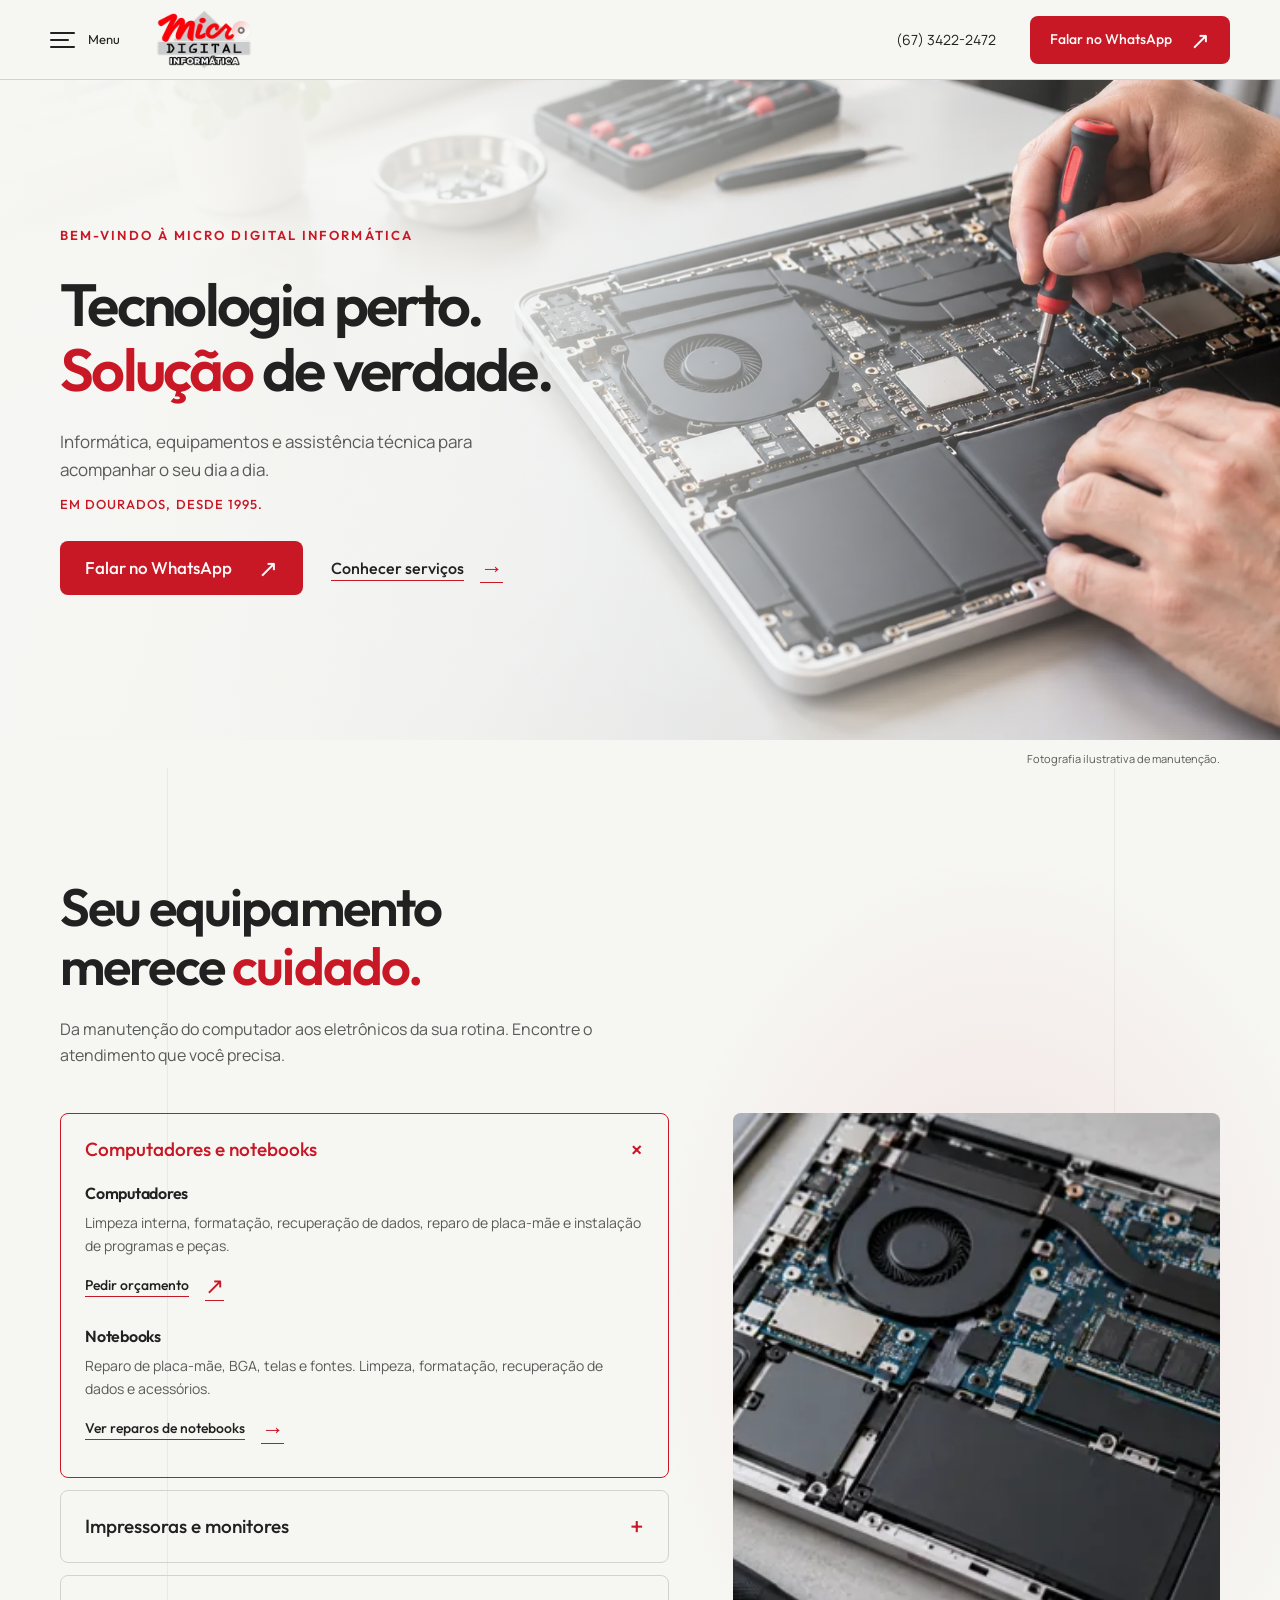
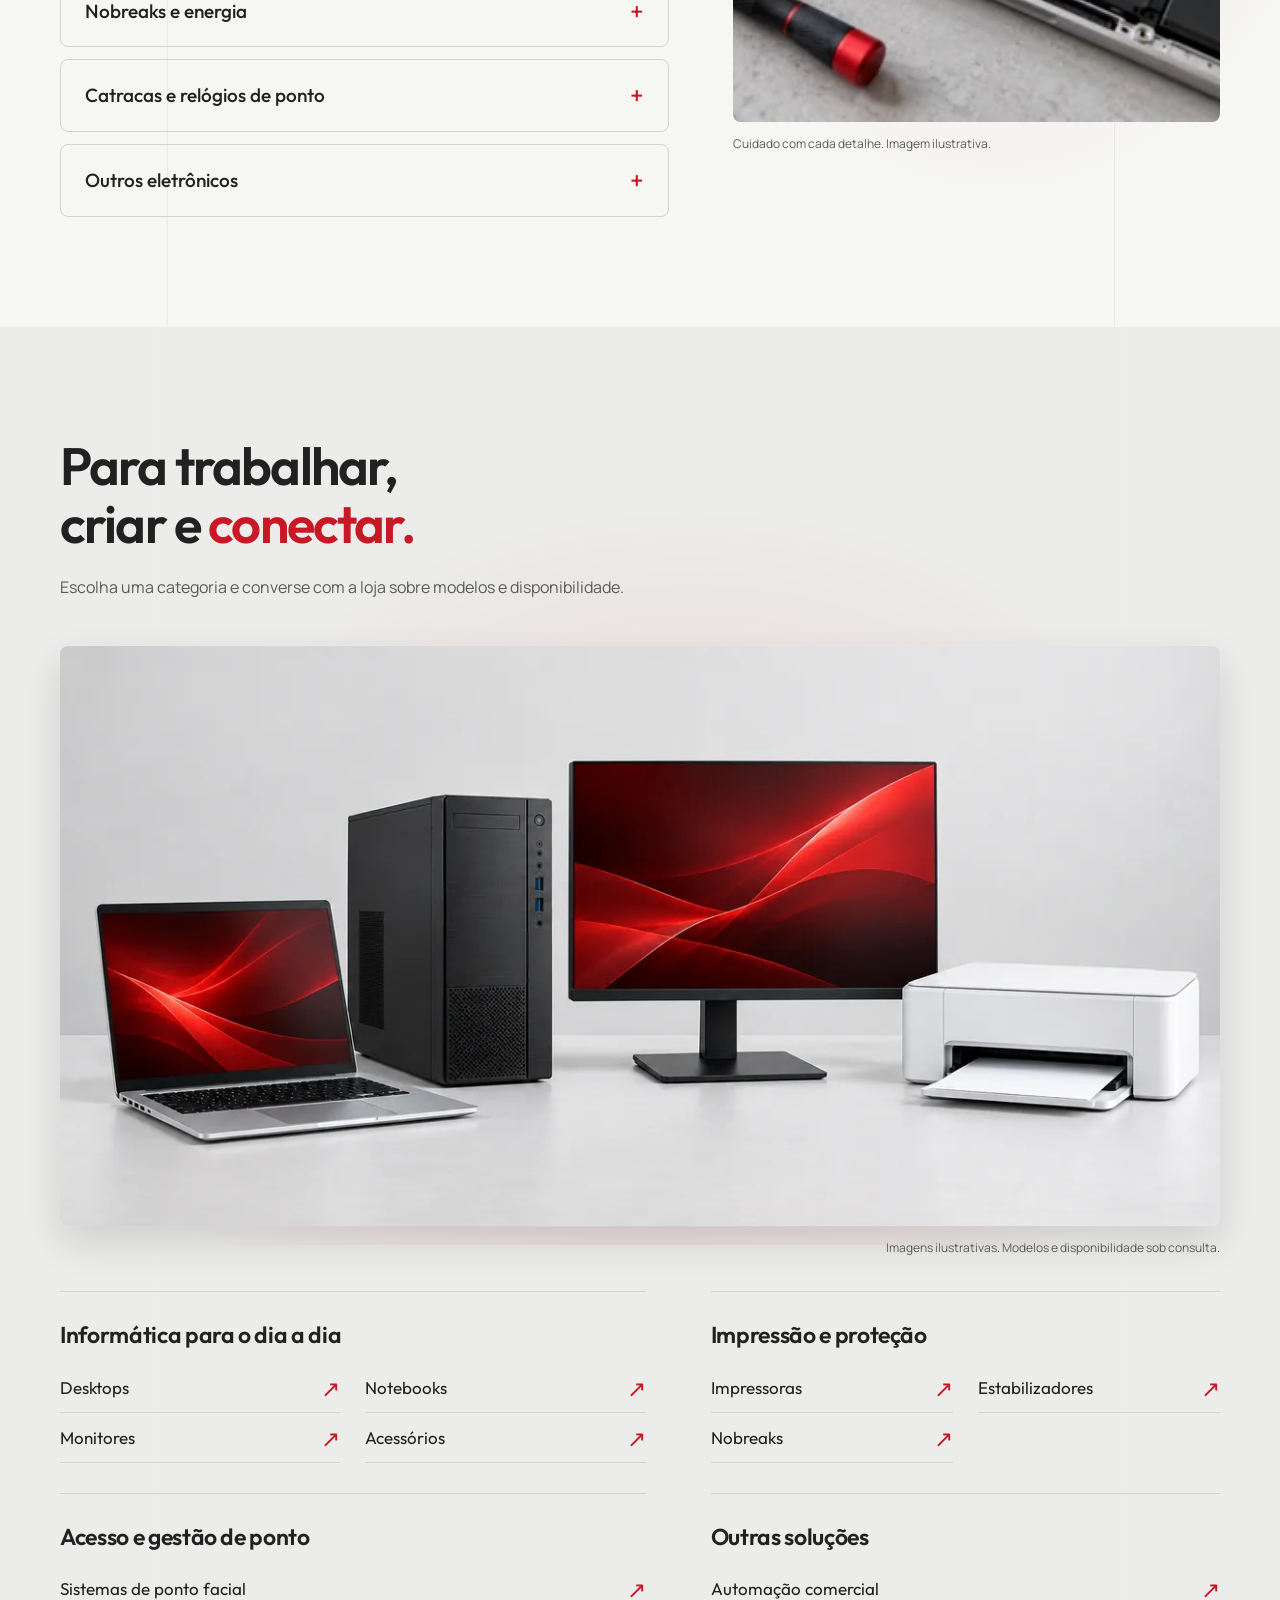
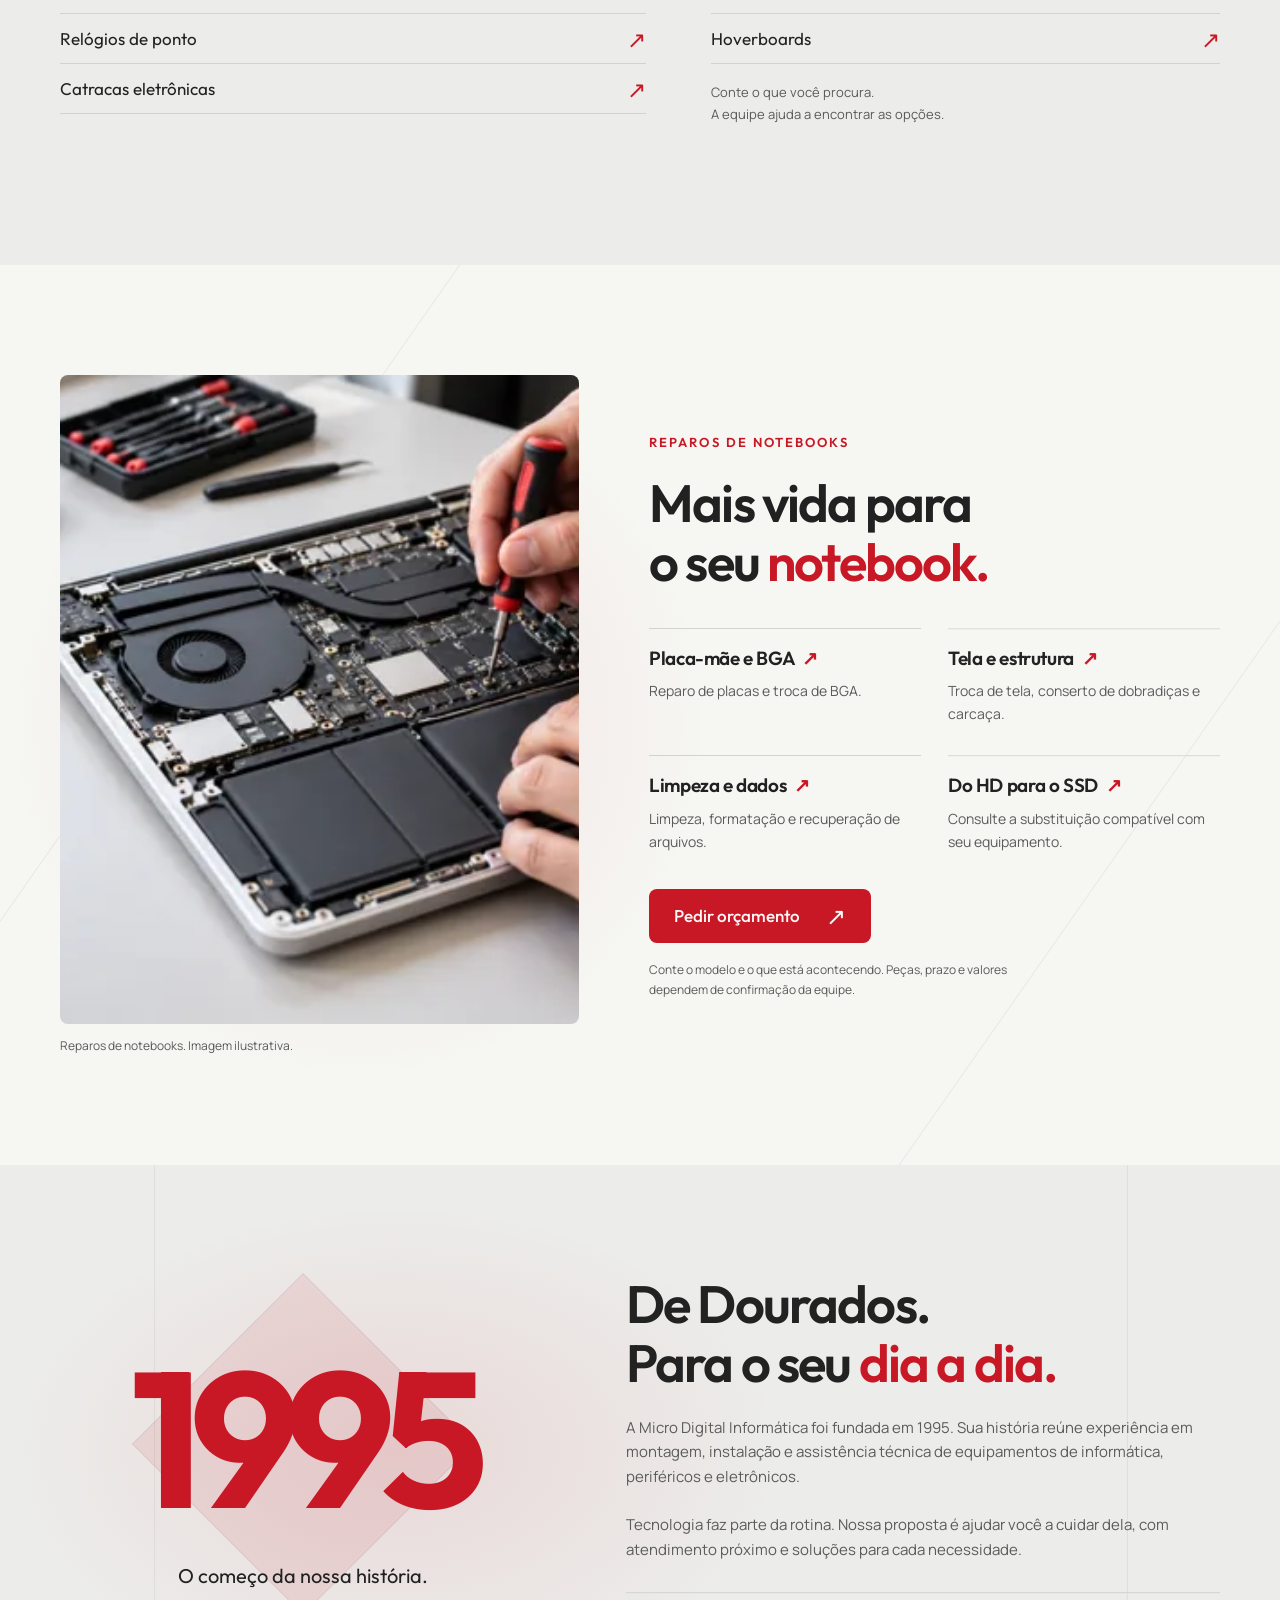
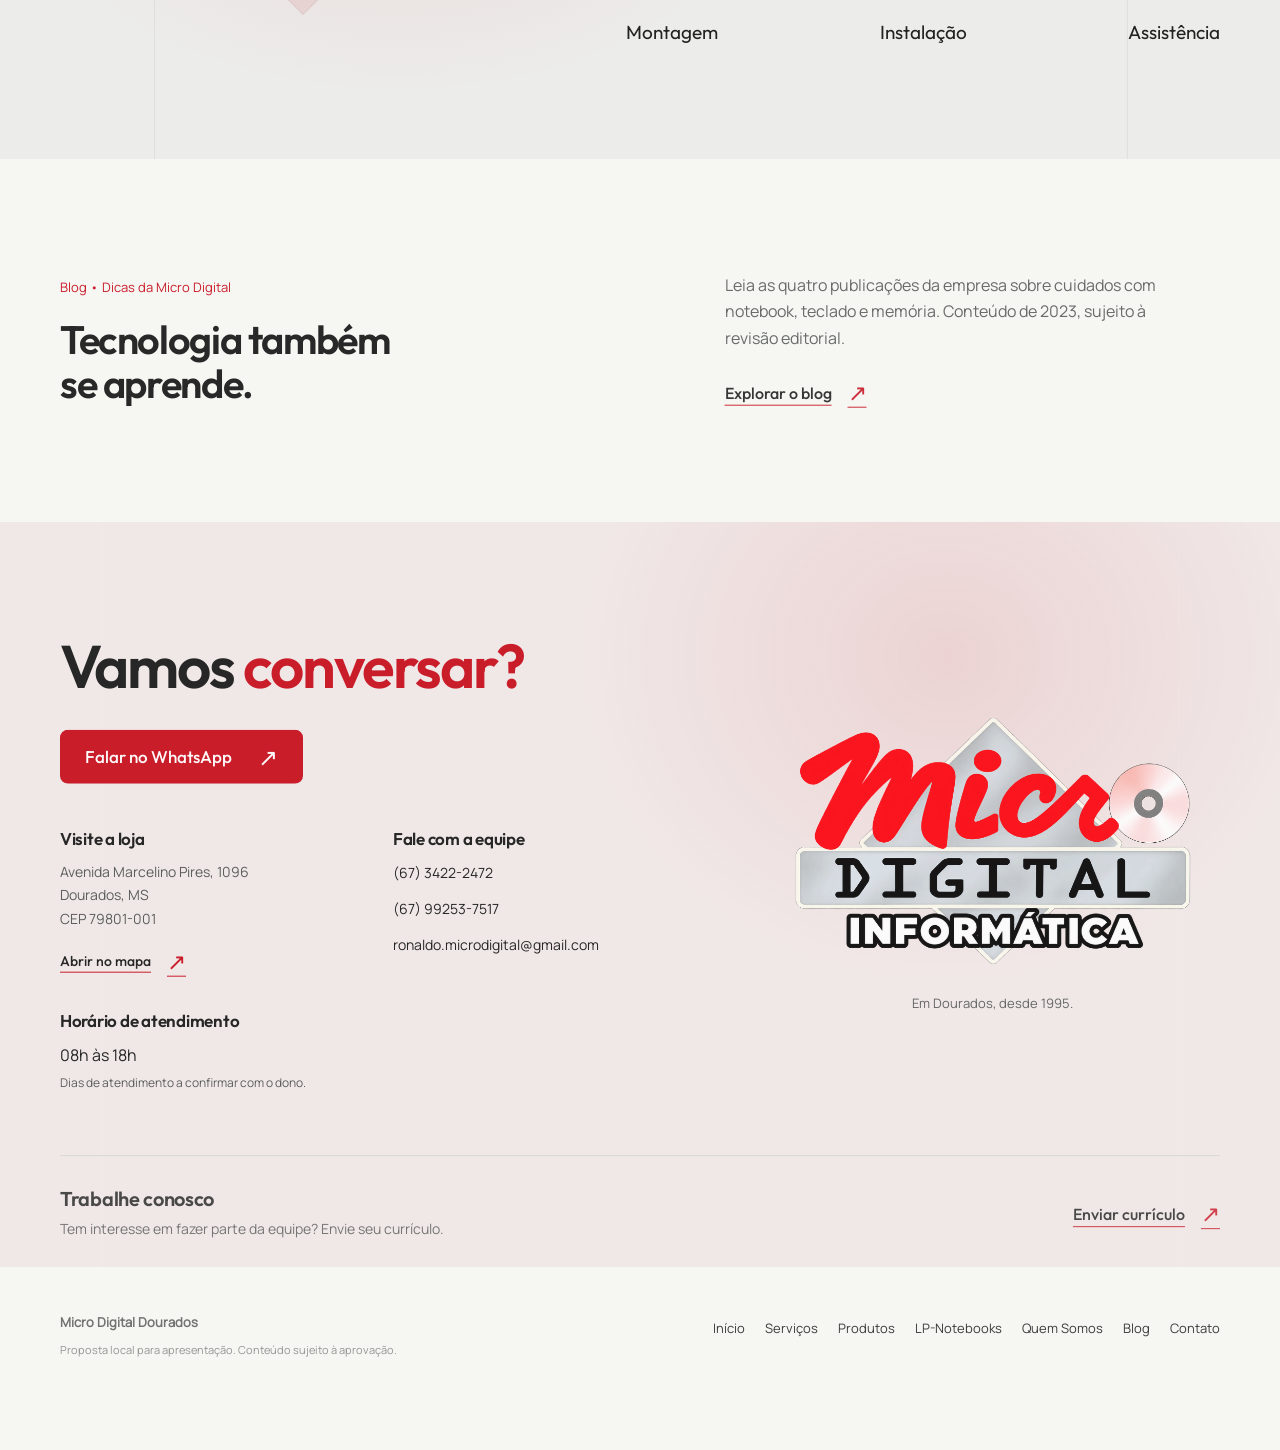
==== index.html @ c9c7fe6c "inital commit" ====
<!doctype html>
<html lang="pt-BR">
  <head>
    <meta charset="UTF-8" />
    <meta name="viewport" content="width=device-width, initial-scale=1" />
    <meta name="robots" content="noindex, nofollow" />
    <meta
      name="description"
      content="Proposta local da Micro Digital Dourados. Informática, equipamentos e assistência técnica desde 1995."
    />
    <meta name="theme-color" content="#f6f6f3" />
    <title>Micro Digital Dourados | Desde 1995</title>
    <link rel="icon" href="assets/logo-digital.webp" type="image/webp" />
    <link
      rel="preload"
      href="assets/outfit-variable-web.woff2"
      as="font"
      type="font/woff2"
      crossorigin
    />
    <link rel="stylesheet" href="styles.css" />
    <script src="config.js" defer></script>
    <script src="app.js" defer></script>
    <script src="assets/gsap.min.js" defer></script>
    <script src="assets/ScrollTrigger.min.js" defer></script>
    <script src="motion.js" defer></script>
  </head>
  <body>
    <a class="skip-link" href="#conteudo">Pular para o conteúdo</a>
    <header class="site-header">
      <div class="header-inner">
        <button
          class="menu-toggle"
          id="menu-toggle"
          type="button"
          aria-expanded="false"
          aria-controls="navigation-dialog"
          aria-haspopup="dialog"
          aria-label="Abrir menu"
          hidden
        >
          <span class="hamburger" aria-hidden="true"><i></i><i></i><i></i></span
          ><span class="menu-label">Menu</span>
        </button>
        <a
          class="brand"
          href="#inicio"
          aria-label="Micro Digital Dourados, início"
          ><img
            src="assets/logo-navbar-transparent.webp"
            width="240"
            height="152"
            alt="Micro Digital Informática"
        /></a>
        <div class="header-actions">
          <a class="header-phone" href="tel:+556734222472">(67) 3422-2472</a
          ><a
            class="button compact"
            data-wa="general"
            href="https://wa.me/5567992537517?text=Ol%C3%A1%2C%20Micro%20Digital!%20Gostaria%20de%20informa%C3%A7%C3%B5es."
            target="_blank"
            rel="noopener noreferrer"
            >Falar no WhatsApp <span aria-hidden="true">↗</span></a
          >
        </div>
      </div>
    </header>

    <dialog id="navigation-dialog" aria-labelledby="menu-title">
      <div class="menu-top">
        <h2 id="menu-title">Explore a Micro Digital</h2>
        <button
          id="menu-close"
          class="close-button"
          aria-label="Fechar menu"
          type="button"
        >
          ✕
        </button>
      </div>
      <nav aria-label="Navegação principal" class="branched-nav">
        <span class="trunk" aria-hidden="true"></span
        ><span class="trunk-selected" aria-hidden="true"></span>
        <a href="#inicio">Início</a><a href="#servicos">Serviços</a
        ><a href="#produtos">Produtos</a
        ><a href="blog.html">Blog <small>Dicas</small></a
        ><a href="#quem-somos">Quem Somos</a><a href="#contato">Contato</a
        ><a href="#lp-notebooks">LP-Notebooks <small>Reparos</small></a>
      </nav>
      <p class="menu-footer">
        Informática e assistência técnica.<br />Em Dourados, desde 1995.
      </p>
    </dialog>

    <main id="conteudo">
      <section
        class="hero"
        id="inicio"
        aria-labelledby="inicio-title"
        tabindex="-1"
      >
        <picture class="hero-media"
          ><source
            srcset="
              assets/hero-640.webp   640w,
              assets/hero-1200.webp 1200w,
              assets/hero-1680.webp 1680w
            "
            sizes="100vw" />
          <img
            src="assets/hero-1200.webp"
            width="1672"
            height="941"
            fetchpriority="high"
            alt="Imagem ilustrativa de manutenção de um notebook em bancada"
        /></picture>
        <div class="hero-wash" aria-hidden="true"></div>
        <div class="container hero-content">
          <p class="eyebrow">Bem-vindo à Micro Digital Informática</p>
          <h1 id="inicio-title">
            Tecnologia perto.<br /><span>Solução</span> de verdade.
          </h1>
          <p class="hero-description">
            Informática, equipamentos e assistência técnica para acompanhar o
            seu dia a dia.
          </p>
          <p class="hero-since">Em Dourados, desde 1995.</p>
          <div class="actions">
            <a
              class="button"
              data-wa="general"
              href="https://wa.me/5567992537517"
              target="_blank"
              rel="noopener noreferrer"
              >Falar no WhatsApp <span aria-hidden="true">↗</span></a
            ><a class="text-link" href="#servicos"
              >Conhecer serviços <span aria-hidden="true">→</span></a
            >
          </div>
        </div>
      </section>
      <div class="container hero-caption">
        Fotografia ilustrativa de manutenção.
      </div>

      <section
        class="section container"
        id="servicos"
        aria-labelledby="servicos-title"
        tabindex="-1"
      >
        <div class="section-heading">
          <h2 id="servicos-title">
            Seu equipamento<br />merece <span>cuidado.</span>
          </h2>
          <p>
            Da manutenção do computador aos eletrônicos da sua rotina. Encontre
            o atendimento que você precisa.
          </p>
        </div>
        <div class="services-layout">
          <div class="service-groups">
            <details open>
              <summary>
                Computadores e notebooks <span aria-hidden="true">+</span>
              </summary>
              <div class="detail-content">
                <h3>Computadores</h3>
                <p>
                  Limpeza interna, formatação, recuperação de dados, reparo de
                  placa-mãe e instalação de programas e peças.
                </p>
                <a
                  class="text-link"
                  data-wa="service"
                  data-item="computadores"
                  href="https://wa.me/5567992537517"
                  target="_blank"
                  rel="noopener noreferrer"
                  >Pedir orçamento <span aria-hidden="true">↗</span></a
                >
                <h3>Notebooks</h3>
                <p>
                  Reparo de placa-mãe, BGA, telas e fontes. Limpeza, formatação,
                  recuperação de dados e acessórios.
                </p>
                <a class="text-link" href="#lp-notebooks"
                  >Ver reparos de notebooks <span aria-hidden="true">→</span></a
                >
              </div>
            </details>
            <details>
              <summary>
                Impressoras e monitores <span aria-hidden="true">+</span>
              </summary>
              <div class="detail-content">
                <h3>Impressoras</h3>
                <p>
                  Conserto de impressoras laser, jato de tinta, matriciais,
                  térmicas e fiscais.
                </p>
                <a
                  class="text-link"
                  data-wa="service"
                  data-item="impressoras"
                  href="https://wa.me/5567992537517"
                  target="_blank"
                  rel="noopener noreferrer"
                  >Pedir orçamento <span aria-hidden="true">↗</span></a
                >
                <h3>Monitores</h3>
                <p>
                  Troca de telas e reparo de placas lógicas, fontes e cabos.
                </p>
                <a
                  class="text-link"
                  data-wa="service"
                  data-item="monitores"
                  href="https://wa.me/5567992537517"
                  target="_blank"
                  rel="noopener noreferrer"
                  >Pedir orçamento <span aria-hidden="true">↗</span></a
                >
              </div>
            </details>
            <details>
              <summary>
                Nobreaks e energia <span aria-hidden="true">+</span>
              </summary>
              <div class="detail-content">
                <h3>Nobreaks</h3>
                <p>
                  Conserto de placa lógica e carregador, além de troca de
                  baterias.
                </p>
                <a
                  class="text-link"
                  data-wa="service"
                  data-item="nobreaks: placa lógica, carregador ou bateria"
                  href="https://wa.me/5567992537517"
                  target="_blank"
                  rel="noopener noreferrer"
                  >Pedir orçamento <span aria-hidden="true">↗</span></a
                >
              </div>
            </details>
            <details>
              <summary>
                Catracas e relógios de ponto <span aria-hidden="true">+</span>
              </summary>
              <div class="detail-content">
                <h3>Catracas eletrônicas</h3>
                <p>
                  Conserto e troca de peças de catracas Topdata, conforme os
                  serviços publicados pela loja.
                </p>
                <a
                  class="text-link"
                  data-wa="service"
                  data-item="catracas eletrônicas"
                  href="https://wa.me/5567992537517"
                  target="_blank"
                  rel="noopener noreferrer"
                  >Pedir orçamento <span aria-hidden="true">↗</span></a
                >
                <h3>Relógios de ponto</h3>
                <p>
                  Conserto e troca de peças de relógios de ponto Topdata.
                  Consulte o atendimento para o seu modelo.
                </p>
                <a
                  class="text-link"
                  data-wa="service"
                  data-item="relógios de ponto"
                  href="https://wa.me/5567992537517"
                  target="_blank"
                  rel="noopener noreferrer"
                  >Pedir orçamento <span aria-hidden="true">↗</span></a
                >
              </div>
            </details>
            <details>
              <summary>
                Outros eletrônicos <span aria-hidden="true">+</span>
              </summary>
              <div class="detail-content extra-services">
                <div>
                  <h3>Hoverboards</h3>
                  <p>
                    Conserto de hoverboards. Informe o modelo e o problema para
                    consultar a equipe.
                  </p>
                  <a
                    class="text-link"
                    data-wa="service"
                    data-item="hoverboards"
                    href="https://wa.me/5567992537517"
                    target="_blank"
                    rel="noopener noreferrer"
                    >Pedir orçamento <span aria-hidden="true">↗</span></a
                  >
                </div>
                <div>
                  <h3>Tablets</h3>
                  <p>
                    Troca de tela e conector de energia, conserto de fonte e
                    formatação.
                  </p>
                  <a
                    class="text-link"
                    data-wa="service"
                    data-item="tablets"
                    href="https://wa.me/5567992537517"
                    target="_blank"
                    rel="noopener noreferrer"
                    >Pedir orçamento <span aria-hidden="true">↗</span></a
                  >
                </div>
                <div>
                  <h3>Teclados e órgãos eletrônicos</h3>
                  <p>
                    Revisão interna, troca de membranas e conserto de placas.
                  </p>
                  <a
                    class="text-link"
                    data-wa="service"
                    data-item="teclados e órgãos eletrônicos"
                    href="https://wa.me/5567992537517"
                    target="_blank"
                    rel="noopener noreferrer"
                    >Pedir orçamento <span aria-hidden="true">↗</span></a
                  >
                </div>
                <div>
                  <h3>Projetores / data show</h3>
                  <p>
                    Troca de lâmpadas, conserto de placas e revisão interna.
                  </p>
                  <a
                    class="text-link"
                    data-wa="service"
                    data-item="projetores (data show)"
                    href="https://wa.me/5567992537517"
                    target="_blank"
                    rel="noopener noreferrer"
                    >Pedir orçamento <span aria-hidden="true">↗</span></a
                  >
                </div>
              </div>
            </details>
          </div>
          <figure class="service-photo">
            <img
              src="assets/repair-640.webp"
              srcset="
                assets/repair-640.webp   640w,
                assets/repair-1200.webp 1200w
              "
              sizes="(max-width: 767px) 100vw, 38vw"
              width="1672"
              height="941"
              loading="lazy"
              decoding="async"
              alt="Imagem ilustrativa dos componentes internos de um notebook"
            />
            <figcaption>
              Cuidado com cada detalhe. Imagem ilustrativa.
            </figcaption>
          </figure>
        </div>
      </section>

      <section
        class="section products-section"
        id="produtos"
        aria-labelledby="produtos-title"
        tabindex="-1"
      >
        <div class="container">
          <div class="section-heading">
            <h2 id="produtos-title">
              Para trabalhar,<br />criar e <span>conectar.</span>
            </h2>
            <p>
              Escolha uma categoria e converse com a loja sobre modelos e
              disponibilidade.
            </p>
          </div>
          <figure class="product-photo">
            <img
              src="assets/products-tall-1200.webp"
              srcset="
                assets/products-tall-640.webp   640w,
                assets/products-tall-1200.webp 1200w,
                assets/products-tall-1680.webp 1680w
              "
              sizes="(max-width: 767px) 100vw, 88vw"
              width="1536"
              height="1024"
              loading="lazy"
              decoding="async"
              alt="Composição ilustrativa com notebook, desktop, monitor e impressora"
            />
            <figcaption>
              Imagens ilustrativas. Modelos e disponibilidade sob consulta.
            </figcaption>
          </figure>
          <div class="product-grid">
            <div class="product-group">
              <h3>Informática para o dia a dia</h3>
              <div class="category-links">
                <a
                  data-wa="product"
                  data-item="Desktops"
                  href="https://wa.me/5567992537517"
                  >Desktops <span aria-hidden="true">↗</span></a
                ><a
                  data-wa="product"
                  data-item="Notebooks"
                  href="https://wa.me/5567992537517"
                  >Notebooks <span aria-hidden="true">↗</span></a
                ><a
                  data-wa="product"
                  data-item="Monitores"
                  href="https://wa.me/5567992537517"
                  >Monitores <span aria-hidden="true">↗</span></a
                ><a
                  data-wa="product"
                  data-item="Acessórios"
                  href="https://wa.me/5567992537517"
                  >Acessórios <span aria-hidden="true">↗</span></a
                >
              </div>
            </div>
            <div class="product-group">
              <h3>Impressão e proteção</h3>
              <div class="category-links">
                <a
                  data-wa="product"
                  data-item="Impressoras"
                  href="https://wa.me/5567992537517"
                  >Impressoras <span aria-hidden="true">↗</span></a
                ><a
                  data-wa="product"
                  data-item="Estabilizadores"
                  href="https://wa.me/5567992537517"
                  >Estabilizadores <span aria-hidden="true">↗</span></a
                ><a
                  data-wa="product"
                  data-item="Nobreaks"
                  href="https://wa.me/5567992537517"
                  >Nobreaks <span aria-hidden="true">↗</span></a
                >
              </div>
            </div>
            <div class="product-group">
              <h3>Acesso e gestão de ponto</h3>
              <div class="category-links">
                <a
                  data-wa="product"
                  data-item="Sistemas de ponto facial"
                  href="https://wa.me/5567992537517"
                  >Sistemas de ponto facial <span aria-hidden="true">↗</span></a
                ><a
                  data-wa="product"
                  data-item="Relógios de ponto"
                  href="https://wa.me/5567992537517"
                  >Relógios de ponto <span aria-hidden="true">↗</span></a
                ><a
                  data-wa="product"
                  data-item="Catracas eletrônicas"
                  href="https://wa.me/5567992537517"
                  >Catracas eletrônicas <span aria-hidden="true">↗</span></a
                >
              </div>
            </div>
            <div class="product-group">
              <h3>Outras soluções</h3>
              <div class="category-links">
                <a
                  data-wa="product"
                  data-item="Automação comercial"
                  href="https://wa.me/5567992537517"
                  >Automação comercial <span aria-hidden="true">↗</span></a
                ><a
                  data-wa="product"
                  data-item="Hoverboards"
                  href="https://wa.me/5567992537517"
                  >Hoverboards <span aria-hidden="true">↗</span></a
                >
              </div>
              <p>
                Conte o que você procura.<br />A equipe ajuda a encontrar as
                opções.
              </p>
            </div>
          </div>
        </div>
      </section>

      <section
        class="section container notebook-section"
        id="lp-notebooks"
        aria-labelledby="notebooks-title"
        tabindex="-1"
      >
        <figure class="notebook-photo">
          <img
            src="assets/hero-640.webp"
            srcset="assets/hero-640.webp 640w, assets/hero-1200.webp 1200w"
            sizes="(max-width: 767px) 100vw, 42vw"
            width="1672"
            height="941"
            loading="lazy"
            decoding="async"
            alt="Fotografia ilustrativa de reparo em notebook"
          />
          <figcaption>Reparos de notebooks. Imagem ilustrativa.</figcaption>
        </figure>
        <div class="notebook-content">
          <p class="eyebrow">Reparos de notebooks</p>
          <h2 id="notebooks-title">
            Mais vida para<br />o seu <span>notebook.</span>
          </h2>
          <div class="repair-grid">
            <a
              data-wa="repair"
              data-item="reparo de placa-mãe e BGA"
              href="https://wa.me/5567992537517"
              ><h3>Placa-mãe e BGA <span aria-hidden="true">↗</span></h3>
              <p>Reparo de placas e troca de BGA.</p></a
            >
            <a
              data-wa="repair"
              data-item="troca de tela, conserto de dobradiças e carcaça"
              href="https://wa.me/5567992537517"
              ><h3>Tela e estrutura <span aria-hidden="true">↗</span></h3>
              <p>Troca de tela, conserto de dobradiças e carcaça.</p></a
            >
            <a
              data-wa="repair"
              data-item="limpeza, formatação e recuperação de dados"
              href="https://wa.me/5567992537517"
              ><h3>Limpeza e dados <span aria-hidden="true">↗</span></h3>
              <p>Limpeza, formatação e recuperação de arquivos.</p></a
            >
            <a
              data-wa="repair"
              data-item="substituição de HD por SSD"
              href="https://wa.me/5567992537517"
              ><h3>Do HD para o SSD <span aria-hidden="true">↗</span></h3>
              <p>Consulte a substituição compatível com seu equipamento.</p></a
            >
          </div>
          <a
            class="button"
            data-wa="service"
            data-item="notebook"
            href="https://wa.me/5567992537517"
            target="_blank"
            rel="noopener noreferrer"
            >Pedir orçamento <span aria-hidden="true">↗</span></a
          >
          <p class="fine-print">
            Conte o modelo e o que está acontecendo. Peças, prazo e valores
            dependem de confirmação da equipe.
          </p>
        </div>
      </section>

      <section
        class="section about-section"
        id="quem-somos"
        aria-labelledby="about-title"
        tabindex="-1"
      >
        <div class="container about-layout">
          <div class="year-panel">
            <strong>1995</strong>
            <p>O começo da nossa história.</p>
          </div>
          <div>
            <h2 id="about-title">
              De Dourados.<br />Para o seu <span>dia a dia.</span>
            </h2>
            <p class="about-copy">
              A Micro Digital Informática foi fundada em 1995. Sua história
              reúne experiência em montagem, instalação e assistência técnica de
              equipamentos de informática, periféricos e eletrônicos.
            </p>
            <p class="about-copy">
              Tecnologia faz parte da rotina. Nossa proposta é ajudar você a
              cuidar dela, com atendimento próximo e soluções para cada
              necessidade.
            </p>
            <div class="expertise">
              <span>Montagem</span><span>Instalação</span
              ><span>Assistência</span>
            </div>
          </div>
        </div>
      </section>

      <section
        class="section container blog-section"
        id="blog"
        aria-labelledby="blog-title"
        tabindex="-1"
      >
        <div>
          <p class="empty-label">Blog • Dicas da Micro Digital</p>
          <h2 id="blog-title">Tecnologia também<br />se aprende.</h2>
        </div>
        <div>
          <p>
            Leia as quatro publicações da empresa sobre cuidados com notebook,
            teclado e memória. Conteúdo de 2023, sujeito à revisão editorial.
          </p>
          <a
            class="text-link"
            href="blog.html"
            >Explorar o blog <span aria-hidden="true">↗</span></a
          >
        </div>
      </section>

      <section
        class="section contact-section"
        id="contato"
        aria-labelledby="contact-title"
        tabindex="-1"
      >
        <div class="container">
          <div class="contact-layout">
            <div>
              <h2 id="contact-title">Vamos <span>conversar?</span></h2>
              <a
                class="button"
                data-wa="general"
                href="https://wa.me/5567992537517"
                target="_blank"
                rel="noopener noreferrer"
                >Falar no WhatsApp <span aria-hidden="true">↗</span></a
              >
              <div class="contact-details">
                <div>
                  <h3>Visite a loja</h3>
                  <address>
                    Avenida Marcelino Pires, 1096<br />Dourados, MS<br />CEP
                    79801-001
                  </address>
                  <a
                    class="text-link"
                    href="https://www.google.com/maps/search/?api=1&amp;query=Avenida%20Marcelino%20Pires%201096%20Dourados%20MS"
                    target="_blank"
                    rel="noopener noreferrer"
                    >Abrir no mapa <span aria-hidden="true">↗</span></a
                  >
                </div>
                <div>
                  <h3>Fale com a equipe</h3>
                  <a href="tel:+556734222472">(67) 3422-2472</a
                  ><a href="tel:+5567992537517">(67) 99253-7517</a
                  ><a
                    class="email-link"
                    href="mailto:ronaldo.microdigital@gmail.com"
                    >ronaldo.microdigital@gmail.com</a
                  >
                </div>
                <div class="hours">
                  <h3>Horário de atendimento</h3>
                  <p id="business-hours">08h às 18h</p>
                  <p id="business-days" class="confirmation">
                    Dias de atendimento a confirmar com o dono.
                  </p>
                </div>
              </div>
            </div>
            <div class="contact-logo">
              <img
                src="assets/logo-contact-transparent.png"
                width="1574"
                height="999"
                loading="lazy"
                decoding="async"
                alt="Micro Digital Informática"
              />
              <p>Em Dourados, desde 1995.</p>
            </div>
          </div>
          <div class="careers">
            <div>
              <h3>Trabalhe conosco</h3>
              <p>
                Tem interesse em fazer parte da equipe? Envie seu currículo.
              </p>
            </div>
            <a
              class="text-link"
              href="mailto:ronaldo.microdigital@gmail.com?subject=Curr%C3%ADculo%20-%20Micro%20Digital"
              >Enviar currículo <span aria-hidden="true">↗</span></a
            >
          </div>
        </div>
      </section>
    </main>
    <footer class="container site-footer">
      <div>
        <strong>Micro Digital Dourados</strong>
        <p>Proposta local para apresentação. Conteúdo sujeito à aprovação.</p>
      </div>
      <nav aria-label="Navegação do rodapé">
        <a href="#inicio">Início</a><a href="#servicos">Serviços</a
        ><a href="#produtos">Produtos</a><a href="#lp-notebooks">LP-Notebooks</a
        ><a href="#quem-somos">Quem Somos</a><a href="blog.html">Blog</a
        ><a href="#contato">Contato</a>
      </nav>
      <a href="docs/apresentacao.html" class="presentation-link"
        >Ver apresentação da proposta <span aria-hidden="true">↗</span></a
      >
    </footer>
    <noscript
      ><p class="noscript-note">
        Use os links do rodapé para navegar. Os contatos continuam disponíveis;
        mensagens específicas exigem JavaScript.
      </p></noscript
    >
  </body>
</html>
---- styles.css ----
@font-face {
  font-family: Outfit;
  src: url("assets/outfit-variable-web.woff2") format("woff2");
  font-weight: 100 900;
  font-display: swap;
}
@font-face {
  font-family: Manrope;
  src: url("assets/manrope.woff2") format("woff2");
  font-weight: 400;
  font-display: swap;
}
:root {
  color-scheme: light dark;
  --background: #f6f6f3;
  --surface: #ececea;
  --surface-alt: #f0e8e7;
  --text: #202120;
  --muted: #585b59;
  --accent: #c81725;
  --accent-hover: #a80f1c;
  --on-accent: #fffafa;
  --line: #d2d3cf;
  --focus: #9e111c;
  --header: rgba(246, 246, 243, 0.98);
  --detail-line: rgba(32, 33, 32, 0.065);
  --detail-glow: rgba(200, 23, 37, 0.09);
  --radius: 8px;
  --layer-header: 10;
  --hero-wash: linear-gradient(
    90deg,
    rgba(246, 246, 243, 0.99) 0%,
    rgba(246, 246, 243, 0.95) 18%,
    rgba(246, 246, 243, 0.84) 36%,
    rgba(246, 246, 243, 0.58) 54%,
    rgba(246, 246, 243, 0.23) 76%,
    rgba(246, 246, 243, 0) 100%
  );
}
* {
  box-sizing: border-box;
}
html {
  scroll-behavior: smooth;
  scroll-padding-top: 100px;
}
body {
  margin: 0;
  background: var(--background);
  color: var(--text);
  font-family: Manrope, Arial, sans-serif;
  font-size: 16px;
  line-height: 1.65;
  -webkit-font-smoothing: antialiased;
}
button,
a,
summary {
  -webkit-tap-highlight-color: transparent;
}
a {
  color: inherit;
  text-decoration: none;
}
button {
  font: inherit;
  color: inherit;
}
button,
a,
summary {
  touch-action: manipulation;
}
button {
  cursor: pointer;
}
img {
  display: block;
  max-width: 100%;
  height: auto;
}
figure {
  margin: 0;
}
h1,
h2,
h3,
p {
  margin: 0;
}
h1,
h2,
h3,
button,
.button,
.category-links,
.branched-nav,
.expertise {
  font-family: Outfit, Arial, sans-serif;
}
h1,
h2,
h3 {
  line-height: 1.12;
  font-weight: 600;
  letter-spacing: -0.035em;
}
h2 {
  font-size: clamp(2.2rem, 4.1vw, 3.65rem);
}
h2 span,
h1 span {
  color: var(--accent);
}
h3 {
  font-size: 1.25rem;
  letter-spacing: -0.015em;
}
a:focus-visible,
button:focus-visible,
summary:focus-visible {
  outline: 3px solid var(--focus);
  outline-offset: 5px;
  border-radius: 3px;
}
section:focus {
  outline: none;
}
a:hover {
  color: var(--accent);
}
[hidden] {
  display: none !important;
}
.container {
  width: min(1280px, calc(100% - 120px));
  margin-inline: auto;
}
.section {
  padding-block: 110px;
}
.section-heading {
  margin-bottom: 45px;
}
.section-heading p {
  max-width: 570px;
  color: var(--muted);
  margin-top: 20px;
}
.eyebrow {
  color: var(--accent);
  font-family: Outfit, Arial, sans-serif;
  text-transform: uppercase;
  letter-spacing: 0.16em;
  font-size: 13px;
  font-weight: 600;
  margin-bottom: 24px;
}
.button {
  display: inline-flex;
  align-items: center;
  justify-content: center;
  gap: 26px;
  min-height: 54px;
  padding: 14px 24px;
  border: 1px solid transparent;
  border-radius: var(--radius);
  background: var(--accent);
  color: var(--on-accent);
  font-weight: 500;
  font-size: 17px;
  line-height: 1.2;
  white-space: nowrap;
  transition:
    background 0.18s,
    transform 0.18s;
}
.button:hover {
  background: var(--accent-hover);
  color: var(--on-accent);
  transform: translateY(-2px);
}
.button:active {
  transform: scale(0.98);
}
.button span {
  font-size: 24px;
  line-height: 1;
}
.text-link {
  display: inline-flex;
  align-items: center;
  gap: 16px;
  min-height: 44px;
  font-family: Outfit, Arial, sans-serif;
  font-weight: 500;
  line-height: 1.4;
  text-decoration: underline;
  text-decoration-color: var(--accent);
  text-underline-offset: 6px;
  text-decoration-thickness: 1px;
}
.text-link span {
  font-size: 23px;
  color: var(--accent);
  text-decoration: none;
  transition: transform 0.18s;
}
.text-link:hover span {
  transform: translateX(3px);
}
.actions {
  display: flex;
  gap: 28px;
  align-items: center;
  flex-wrap: wrap;
}
.fine-print,
figcaption {
  font-size: 12px;
  line-height: 1.6;
  color: var(--muted);
}
figcaption {
  margin-top: 12px;
}
.skip-link {
  position: fixed;
  top: 8px;
  left: 8px;
  background: var(--accent);
  color: var(--on-accent);
  padding: 12px 18px;
  transform: translateY(-160%);
  z-index: 30;
}
.skip-link:focus {
  transform: none;
}
/* Layer scale: normal content 0, sticky header 10; dialog uses the native top layer. */
.site-header {
  height: 80px;
  position: sticky;
  top: 0;
  background: var(--header);
  z-index: var(--layer-header);
  border-bottom: 1px solid var(--line);
}
.header-inner {
  display: flex;
  align-items: center;
  gap: 30px;
  height: 100%;
  padding-inline: 50px;
  width: 100%;
  margin: auto;
}
.menu-toggle {
  display: flex;
  align-items: center;
  gap: 13px;
  border: 0;
  background: transparent;
  min-width: 48px;
  min-height: 48px;
  padding: 6px 6px 6px 0;
}
.menu-label {
  font-size: 13px;
}
.hamburger {
  display: flex;
  flex-direction: column;
  gap: 5px;
  width: 25px;
}
.hamburger i {
  height: 2px;
  width: 25px;
  background: currentColor;
  border-radius: 2px;
}
.hamburger i:nth-child(2) {
  width: 19px;
}
.brand {
  display: flex;
  align-items: center;
  min-height: 44px;
}
.brand img {
  width: 96px;
  height: 65px;
  object-fit: contain;
}
.header-actions {
  margin-left: auto;
  display: flex;
  align-items: center;
  gap: 34px;
}
.header-phone {
  font-size: 14px;
}
.compact {
  min-height: 44px;
  font-size: 14px;
  padding: 11px 19px;
  gap: 18px;
}
.hero {
  position: relative;
  min-height: 600px;
  height: min(660px, calc(100svh - 100px));
  isolation: isolate;
  display: flex;
  align-items: center;
  overflow: hidden;
  background: var(--background);
}
.hero-media {
  position: absolute;
  inset: 0;
  z-index: -2;
}
.hero-media img {
  width: 100%;
  height: 100%;
  object-fit: cover;
  object-position: center 48%;
}
.hero-wash {
  position: absolute;
  inset: 0;
  background: var(--hero-wash);
  z-index: -1;
}
.hero .hero-content {
  width: min(1280px, calc(100% - 120px));
  margin-inline: auto;
  padding-block: 55px;
}
.hero h1 {
  font-size: clamp(3.1rem, 4.65vw, 4.9rem);
  max-width: 1000px;
  letter-spacing: -0.045em;
  line-height: 1.08;
}
.hero-description {
  font-size: 17px;
  max-width: 440px;
  margin: 27px 0 12px;
  color: var(--muted);
}
.hero-since {
  margin: 0 0 29px;
  font: 500 13px Outfit, Arial, sans-serif;
  letter-spacing: .08em;
  text-transform: uppercase;
  color: var(--accent);
}
.hero-caption {
  font-size: 11px;
  color: var(--muted);
  text-align: right;
  margin-top: 10px;
}
.hero .eyebrow {
  margin-bottom: 26px;
}
#servicos,
.notebook-section {
  position: relative;
  isolation: isolate;
}
#servicos::before,
.notebook-section::before {
  content: "";
  position: absolute;
  z-index: -1;
  top: 0;
  bottom: 0;
  left: 50%;
  width: 100vw;
  transform: translateX(-50%);
  pointer-events: none;
}
#servicos::before {
  background:
    linear-gradient(90deg, transparent 13%, var(--detail-line) calc(13% + 1px), transparent calc(13% + 2px) 87%, var(--detail-line) calc(87% + 1px), transparent calc(87% + 2px)),
    radial-gradient(ellipse 32% 48% at 78% 48%, var(--detail-glow), transparent 85%),
    var(--background);
}
.notebook-section::before {
  background:
    linear-gradient(125deg, transparent 24%, var(--detail-line) calc(24% + 1px), transparent calc(24% + 2px) 80%, var(--detail-line) calc(80% + 1px), transparent calc(80% + 2px)),
    radial-gradient(ellipse 31% 45% at 28% 51%, var(--detail-glow), transparent 88%),
    var(--background);
}
.services-layout {
  display: grid;
  grid-template-columns: 1.25fr 1fr;
  gap: 64px;
  align-items: start;
}
.service-groups {
  display: flex;
  flex-direction: column;
  gap: 12px;
}
details {
  border: 1px solid var(--line);
  border-radius: var(--radius);
  overflow: clip;
}
details[open] {
  border-color: var(--accent);
}
summary {
  display: flex;
  justify-content: space-between;
  align-items: center;
  gap: 20px;
  cursor: pointer;
  list-style: none;
  padding: 22px 24px;
  font-family: Outfit, Arial, sans-serif;
  font-size: 19px;
  font-weight: 500;
  line-height: 1.4;
  min-height: 70px;
}
summary::-webkit-details-marker {
  display: none;
}
summary span {
  font-size: 25px;
  font-weight: 400;
  color: var(--accent);
  line-height: 1;
  transition: transform 0.2s;
}
details[open] summary span {
  transform: rotate(45deg);
}
details[open] summary {
  color: var(--accent);
}
.detail-content {
  padding: 0 24px 26px;
}
.detail-content h3 {
  font-size: 16px;
  margin: 20px 0 8px;
}
.detail-content h3:first-child {
  margin-top: 0;
}
.detail-content p {
  color: var(--muted);
  font-size: 14px;
}
.detail-content .text-link {
  font-size: 14px;
  margin-top: 7px;
}
.extra-services {
  display: grid;
  gap: 20px;
}
.service-photo img {
  aspect-ratio: 4/5;
  object-fit: cover;
  object-position: 65% center;
  border-radius: var(--radius);
}
.products-section {
  position: relative;
  isolation: isolate;
  background:
    linear-gradient(90deg, transparent 0 12%, rgba(255,255,255,.055) 12% calc(12% + 1px), transparent calc(12% + 1px) 88%, rgba(255,255,255,.055) 88% calc(88% + 1px), transparent calc(88% + 1px)),
    radial-gradient(ellipse 48% 26% at 54% 32%, rgba(204, 39, 50, .085), transparent 78%),
    var(--surface);
}
.product-photo {
  position: relative;
  isolation: isolate;
}
.product-photo::before {
  content: "";
  position: absolute;
  z-index: -1;
  inset: -22px -14px 12px;
  background: radial-gradient(ellipse at 50% 62%, rgba(196, 29, 44, .18), transparent 68%);
  pointer-events: none;
}
.product-photo img {
  display: block;
  width: 100%;
  height: auto;
  aspect-ratio: 2/1;
  object-fit: cover;
  object-position: center;
  border-radius: var(--radius);
  box-shadow: 0 16px 38px rgba(15, 18, 17, .13), 0 0 0 1px rgba(255,255,255,.13);
}
.product-photo figcaption {
  text-align: right;
}
.product-grid {
  display: grid;
  grid-template-columns: 1.15fr 1fr;
  grid-auto-flow: dense;
  gap: 0 65px;
  margin-top: 34px;
}
.product-group {
  padding: 30px 0;
  border-top: 1px solid var(--line);
}
.product-group h3 {
  font-size: 23px;
  margin-bottom: 17px;
}
.category-links {
  display: grid;
  grid-template-columns: 1fr 1fr;
  gap: 2px 25px;
}
.category-links a {
  display: flex;
  align-items: center;
  justify-content: space-between;
  gap: 12px;
  min-height: 48px;
  font-size: 17px;
  border-bottom: 1px solid var(--line);
  line-height: 1.35;
}
.category-links a span {
  color: var(--accent);
  font-size: 23px;
}
.product-group p {
  font-size: 13px;
  color: var(--muted);
  margin-top: 18px;
}
.product-group:nth-child(3) .category-links {
  grid-template-columns: 1fr;
}
.product-group:nth-child(4) .category-links {
  grid-template-columns: 1fr;
}
.notebook-section {
  display: grid;
  grid-template-columns: 1fr 1.1fr;
  gap: 70px;
  align-items: center;
}
.notebook-photo img {
  aspect-ratio: 4/5;
  object-fit: cover;
  object-position: 79% center;
  border-radius: var(--radius);
}
.repair-grid {
  display: grid;
  grid-template-columns: 1fr 1fr;
  gap: 30px 27px;
  margin: 36px 0;
}
.repair-grid a {
  border-top: 1px solid var(--line);
  padding-top: 17px;
}
.repair-grid h3 {
  font-size: 19px;
  line-height: 1.3;
  letter-spacing: -0.02em;
}
.repair-grid h3 span {
  color: var(--accent);
  margin-left: 4px;
}
.repair-grid p {
  font-size: 14px;
  color: var(--muted);
  margin-top: 9px;
  line-height: 1.65;
}
.fine-print {
  max-width: 400px;
  margin-top: 17px;
}
.notebook-content .eyebrow {
  margin-bottom: 21px;
}
.about-section {
  background:
    linear-gradient(90deg, transparent 12%, var(--detail-line) calc(12% + 1px), transparent calc(12% + 2px) 88%, var(--detail-line) calc(88% + 1px), transparent calc(88% + 2px)),
    radial-gradient(ellipse 35% 48% at 31% 48%, var(--detail-glow), transparent 86%),
    var(--surface);
}
.about-layout {
  display: grid;
  grid-template-columns: 0.9fr 1.1fr;
  gap: 80px;
  align-items: center;
}
.year-panel {
  position: relative;
  text-align: center;
  isolation: isolate;
}
.year-panel:before {
  content: "";
  position: absolute;
  width: clamp(155px, 20vw, 240px);
  aspect-ratio: 1;
  left: 50%;
  top: 43%;
  background: var(--detail-glow);
  border: 1px solid var(--detail-line);
  transform: translate(-50%, -50%) rotate(45deg);
  z-index: -1;
}
.year-panel strong {
  display: block;
  font-family: Outfit, Arial, sans-serif;
  font-size: clamp(100px, 15vw, 205px);
  font-weight: 700;
  letter-spacing: -0.075em;
  line-height: 1.1;
  color: var(--accent);
}
.year-panel p {
  font-family: Outfit, Arial, sans-serif;
  font-size: 20px;
  margin-top: 15px;
}
.about-copy {
  color: var(--muted);
  margin-top: 23px;
  font-size: 15px;
}
.expertise {
  display: flex;
  justify-content: space-between;
  gap: 18px;
  border-top: 1px solid var(--line);
  padding-top: 24px;
  margin-top: 30px;
  font-size: 19px;
}
.blog-section {
  display: grid;
  grid-template-columns: 1.2fr 1fr;
  gap: 70px;
  align-items: center;
}
.blog-section h2 {
  font-size: clamp(30px, 3.1vw, 43px);
}
.blog-section > div > p:not(.empty-label) {
  color: var(--muted);
  max-width: 470px;
}
.blog-section .text-link {
  margin-top: 20px;
}
.empty-label {
  color: var(--accent);
  font-size: 13px;
  font-weight: 400;
  margin-bottom: 18px;
}
.contact-section {
  padding-bottom: 0;
  background:
    linear-gradient(90deg, transparent 0 8%, rgba(255,255,255,.07) 8% calc(8% + 1px), transparent calc(8% + 1px) 92%, rgba(255,255,255,.07) 92% calc(92% + 1px), transparent calc(92% + 1px)),
    radial-gradient(ellipse 36% 55% at 74% 18%, rgba(200,23,37,.10), transparent 80%),
    var(--surface-alt);
}
.contact-layout {
  display: grid;
  grid-template-columns: 1.4fr 1fr;
  gap: 70px;
  align-items: center;
}
.contact-layout h2 {
  font-size: clamp(40px, 4.7vw, 66px);
  margin-bottom: 30px;
}
.contact-details {
  display: grid;
  grid-template-columns: 1fr 1fr;
  gap: 27px 30px;
  margin-top: 45px;
}
.contact-details h3 {
  font-size: 17px;
  margin-bottom: 12px;
}
.contact-details address {
  font-style: normal;
  font-size: 14px;
  color: var(--muted);
}
.contact-details a:not(.text-link) {
  display: block;
  font-size: 14px;
  line-height: 1.8;
  min-height: 36px;
}
.contact-details .text-link {
  font-size: 14px;
  margin-top: 10px;
}
.email-link {
  overflow-wrap: anywhere;
}
.hours p {
  font-size: 16px;
}
.hours .confirmation {
  font-size: 12px;
  color: var(--muted);
  margin-top: 5px;
}
.hours {
  grid-column: 1/-1;
}
.contact-logo {
  padding: 25px;
  text-align: center;
}
.contact-logo img {
  width: 100%;
  max-width: 420px;
  margin-inline: auto;
}
.contact-logo p {
  margin-top: 24px;
  color: var(--muted);
  font-size: 13px;
}
.careers {
  display: flex;
  gap: 25px;
  align-items: center;
  justify-content: space-between;
  border-top: 1px solid var(--line);
  padding-block: 32px;
  margin-top: 58px;
}
.careers h3 {
  font-size: 20px;
  margin-bottom: 7px;
}
.careers p {
  color: var(--muted);
  font-size: 14px;
}
.careers .text-link {
  white-space: nowrap;
}
.site-footer {
  padding-block: 35px;
  display: grid;
  grid-template-columns: 1fr 1fr;
  gap: 22px 40px;
  font-size: 13px;
}
.site-footer p {
  color: var(--muted);
  font-size: 11px;
  margin-top: 7px;
}
.site-footer nav {
  display: flex;
  gap: 6px 20px;
  flex-wrap: wrap;
  justify-content: flex-end;
}
.site-footer nav a {
  display: inline-flex;
  align-items: center;
  min-height: 44px;
}
.presentation-link {
  font-size: 12px;
  color: var(--muted);
  text-decoration: underline;
  text-underline-offset: 4px;
  min-height: 44px;
  display: flex;
  align-items: center;
}
.noscript-note {
  padding: 20px;
}
/* Branches reveal with transforms. No per-frame measurement or layout mutation. */
dialog {
  position: fixed;
  inset: 20px auto auto 20px;
  width: 470px;
  max-width: calc(100vw - 40px);
  max-height: calc(100dvh - 40px);
  margin: 0;
  border: 1px solid var(--line);
  border-radius: 12px;
  padding: 28px 30px;
  background: var(--background);
  color: var(--text);
  box-shadow: 0 20px 70px #20212030;
  overflow: auto;
}
dialog::backdrop {
  background: rgba(25, 25, 25, 0.4);
}
.menu-top {
  display: flex;
  gap: 20px;
  align-items: center;
  justify-content: space-between;
  margin-bottom: 24px;
}
.menu-top h2 {
  font-size: 18px;
  line-height: 1.4;
  letter-spacing: -0.02em;
  font-weight: 500;
}
.close-button {
  border: 1px solid var(--line);
  background: transparent;
  min-width: 44px;
  min-height: 44px;
  border-radius: var(--radius);
  font-size: 19px;
}
.close-button:hover {
  background: var(--surface);
}
.branched-nav {
  position: relative;
  display: flex;
  flex-direction: column;
  padding-left: 32px;
  --selected-progress: 0.0714;
}
.branched-nav a {
  position: relative;
  display: flex;
  align-items: center;
  gap: 15px;
  height: 52px;
  min-height: 52px;
  padding-left: 26px;
  font-size: 22px;
  line-height: 1.2;
  transform-origin: left center;
}
.branched-nav small {
  font-family: Manrope, Arial, sans-serif;
  font-size: 11px;
  color: var(--muted);
  margin-left: auto;
}
.branched-nav a:before,
.branched-nav a:after {
  content: "";
  position: absolute;
  left: -32px;
  top: 50%;
  width: 44px;
  height: 1px;
  background: var(--line);
  transform-origin: left center;
}
.branched-nav a:after {
  background: var(--accent);
  height: 2px;
  transform: scaleX(0);
  transition: transform 0.16s;
}
.branched-nav a.branch-active:after {
  transform: scaleX(1);
}
.branched-nav a.branch-active {
  color: var(--accent);
}
.trunk,
.trunk-selected {
  position: absolute;
  left: 0;
  top: 0;
  bottom: 26px;
  width: 1px;
  background: var(--line);
  transform-origin: top;
}
.trunk-selected {
  background: var(--accent);
  width: 2px;
  bottom: 0;
  transform: scaleY(var(--selected-progress));
  transition: transform 0.2s;
}
.menu-footer {
  border-top: 1px solid var(--line);
  padding-top: 20px;
  margin-top: 25px;
  font-size: 12px;
  color: var(--muted);
}
@media (prefers-reduced-motion: no-preference) {
  dialog[open] {
    animation: menu-open 0.2s ease-out;
  }
  dialog[open] .branched-nav a {
    animation: branch-in 0.3s both;
    animation-delay: calc(var(--branch-index) * 25ms);
  }
  dialog[open] .trunk {
    animation: trunk-in 0.35s both;
  }
  @keyframes menu-open {
    from {
      opacity: 0;
      transform: translateY(-7px);
    }
    to {
      opacity: 1;
      transform: none;
    }
  }
  @keyframes branch-in {
    from {
      opacity: 0;
      transform: translateX(-9px);
    }
    to {
      opacity: 1;
      transform: none;
    }
  }
  @keyframes trunk-in {
    from {
      transform: scaleY(0);
    }
    to {
      transform: scaleY(1);
    }
  }
}
@media (min-width: 1500px) {
  .hero {
    height: 700px;
    max-height: 780px;
  }
  .hero h1 {
    font-size: 76px;
  }
  .hero-description {
    font-size: 18px;
  }
}
@media (max-width: 1100px) {
  .container {
    width: calc(100% - 72px);
  }
  .header-inner {
    gap: 20px;
  }
  .header-actions {
    gap: 20px;
  }
  .hero {
    min-height: 570px;
  }
  .hero h1 {
    font-size: clamp(42px, 5.5vw, 60px);
  }
  .services-layout,
  .notebook-section,
  .about-layout,
  .contact-layout {
    gap: 35px;
  }
  .contact-layout {
    grid-template-columns: 1.5fr 0.8fr;
  }
  .contact-details {
    grid-template-columns: 1fr;
  }
  .hours {
    grid-column: auto;
  }
  .product-grid {
    gap: 0 35px;
  }
  .category-links {
    grid-template-columns: 1fr;
  }
  .notebook-section {
    grid-template-columns: 0.9fr 1.1fr;
  }
  .repair-grid {
    gap: 23px 18px;
  }
  .repair-grid h3 {
    font-size: 17px;
  }
  .blog-section {
    gap: 35px;
  }
}
@media (max-width: 767px) {
  html {
    scroll-padding-top: 88px;
  }
  .container {
    width: calc(100% - 44px);
  }
  .section {
    padding-block: 70px;
  }
  .site-header {
    height: 72px;
  }
  .header-inner {
    padding-inline: 16px;
    gap: 14px;
  }
  .brand img {
    width: 82px;
    height: 55px;
  }
  .menu-label,
  .header-phone {
    display: none;
  }
  .menu-toggle {
    min-width: 38px;
    padding: 5px;
  }
  .header-actions {
    gap: 0;
  }
  .compact {
    font-size: 12px;
    padding: 10px 12px;
    gap: 7px;
    min-height: 44px;
  }
  .compact span {
    font-size: 19px;
  }
  .hero {
    min-height: 680px;
    height: auto;
    align-items: flex-start;
  }
  .hero-content {
    padding-top: 45px;
    padding-bottom: 310px;
  }
  .hero h1 {
    font-size: clamp(33px, 6.5vw, 49px);
    max-width: 100%;
    line-height: 1.12;
  }
  .hero .eyebrow {
    font-size: 11px;
    letter-spacing: 0.12em;
    margin-bottom: 19px;
  }
  .hero-description {
    font-size: 15px;
    max-width: 370px;
    margin: 21px 0 25px;
  }
  .actions {
    gap: 18px;
  }
  .actions .button {
    font-size: 15px;
    padding-inline: 17px;
    gap: 14px;
  }
  .actions .text-link {
    font-size: 14px;
    gap: 8px;
  }
  .hero-media {
    top: auto;
    height: 350px;
    bottom: 0;
  }
  .hero-media img {
    object-position: 65% center;
  }
  .hero-wash {
    background: linear-gradient(
      180deg,
      var(--background) 0%,
      var(--background) 45%,
      transparent 70%
    );
  }
  .hero-caption {
    font-size: 10px;
  }
  .section-heading {
    margin-bottom: 30px;
  }
  .section-heading p {
    font-size: 14px;
    max-width: 440px;
  }
  h2 {
    font-size: clamp(32px, 7.8vw, 42px);
  }
  .services-layout {
    grid-template-columns: 1fr;
    gap: 30px;
  }
  .service-photo img {
    aspect-ratio: 16/9;
    object-position: center;
  }
  .service-photo {
    max-width: 100%;
  }
  summary {
    font-size: 17px;
    min-height: 64px;
    padding: 18px;
  }
  .detail-content {
    padding: 0 18px 22px;
  }
  .product-photo img {
    height: auto;
    aspect-ratio: 3/2;
    object-fit: contain;
  }
  .product-photo figcaption {
    font-size: 10px;
    text-align: left;
  }
  .product-grid {
    grid-template-columns: 1fr;
    gap: 0;
    margin-top: 23px;
  }
  .product-group {
    padding: 25px 0;
  }
  .product-group h3 {
    font-size: 21px;
  }
  .category-links {
    grid-template-columns: 1fr 1fr;
    gap: 0 20px;
  }
  .category-links a {
    font-size: 16px;
  }
  .product-group:last-child {
    padding-bottom: 0;
  }
  .notebook-section {
    display: flex;
    flex-direction: column-reverse;
    gap: 32px;
  }
  .notebook-photo {
    width: 100%;
  }
  .notebook-photo img {
    aspect-ratio: 16/10;
    object-position: 75% center;
  }
  .repair-grid {
    gap: 25px 20px;
    margin-block: 29px;
  }
  .repair-grid h3 {
    font-size: 18px;
  }
  .repair-grid p {
    font-size: 13px;
  }
  .notebook-content .eyebrow {
    font-size: 11px;
  }
  .about-layout {
    grid-template-columns: 1fr;
    gap: 60px;
  }
  .year-panel {
    max-width: 340px;
    margin-inline: auto;
    width: 100%;
  }
  .year-panel strong {
    font-size: 145px;
  }
  .year-panel p {
    font-size: 17px;
  }
  .about-copy {
    font-size: 14px;
  }
  .expertise {
    font-size: 17px;
    gap: 12px;
  }
  .blog-section {
    grid-template-columns: 1fr;
    gap: 22px;
  }
  .blog-section h2 {
    font-size: 32px;
  }
  .blog-section > div > p:not(.empty-label) {
    font-size: 14px;
  }
  .blog-section .text-link {
    margin-top: 16px;
  }
  .contact-layout {
    grid-template-columns: 1fr;
    gap: 35px;
  }
  .contact-layout h2 {
    font-size: 40px;
    margin-bottom: 25px;
  }
  .contact-details {
    grid-template-columns: 1fr;
    gap: 25px;
  }
  .contact-logo {
    padding: 25px 45px 0;
  }
  .contact-logo img {
    max-width: 240px;
  }
  .contact-logo p {
    margin-top: 17px;
  }
  .contact-section {
    padding-bottom: 0;
  }
  .careers {
    flex-direction: column;
    align-items: flex-start;
    gap: 12px;
    padding-block: 25px;
    margin-top: 35px;
  }
  .careers p {
    font-size: 13px;
  }
  .site-footer {
    grid-template-columns: 1fr;
    padding-block: 28px;
    gap: 18px;
  }
  .site-footer nav {
    justify-content: flex-start;
    gap: 0 20px;
  }
  .presentation-link {
    margin-top: 0;
  }
  dialog {
    inset: 10px auto auto 10px;
    max-width: calc(100vw - 20px);
    max-height: calc(100dvh - 20px);
    padding: 22px;
  }
  .menu-top {
    margin-bottom: 17px;
  }
  .menu-top h2 {
    font-size: 17px;
  }
  .branched-nav a {
    font-size: 21px;
    padding-left: 19px;
  }
  .branched-nav small {
    font-size: 10px;
  }
  .menu-footer {
    margin-top: 20px;
    padding-top: 16px;
  }
}
@media (max-width: 370px) {
  .header-inner {
    gap: 8px;
    padding-inline: 12px;
  }
  .brand img {
    width: 70px;
  }
  .compact {
    font-size: 11px;
    gap: 6px;
    padding-inline: 9px;
  }
  .hero h1 {
    font-size: 30px;
  }
  .actions {
    gap: 14px;
  }
  .actions .button {
    font-size: 14px;
  }
  .actions .text-link {
    font-size: 13px;
  }
  .category-links {
    grid-template-columns: 1fr;
  }
  .repair-grid {
    gap: 25px 14px;
  }
  .repair-grid h3 {
    font-size: 16px;
  }
  .contact-layout h2 {
    font-size: 36px;
  }
}
@media (prefers-color-scheme: dark) {
  :root {
    --background: #1c1d1c;
    --surface: #242624;
    --surface-alt: #292322;
    --text: #f4f4ee;
    --muted: #b7bcb6;
    --accent: #ff7880;
    --accent-hover: #ff9b9f;
    --on-accent: #301013;
    --line: #454945;
    --focus: #ffa4aa;
    --header: rgba(28, 29, 28, 0.98);
    --detail-line: rgba(255, 255, 255, 0.075);
    --detail-glow: rgba(255, 120, 128, 0.075);
    --hero-wash: linear-gradient(
      90deg,
      rgba(28, 29, 28, 0.99) 0%,
      rgba(28, 29, 28, 0.95) 18%,
      rgba(28, 29, 28, 0.84) 36%,
      rgba(28, 29, 28, 0.60) 54%,
      rgba(28, 29, 28, 0.24) 76%,
      rgba(28, 29, 28, 0) 100%
    );
  }
  .hero-media img {
    filter: brightness(0.7);
  }
  @media (max-width: 767px) {
    .hero-wash {
      background: linear-gradient(
        180deg,
        var(--background) 0%,
        var(--background) 45%,
        transparent 70%
      );
    }
  }
}
@media (prefers-reduced-motion: reduce) {
  html {
    scroll-behavior: auto;
  }
  *,
  *:before,
  *:after {
    animation: none !important;
    transition: none !important;
    scroll-behavior: auto !important;
  }
}
/* Keep mobile copy and actions in normal flow above the photograph. */
@media (max-width: 767px) {
  .hero {
    flex-direction: column;
    min-height: 0;
  }
  .hero .hero-content {
    width: calc(100% - 44px);
    margin-inline: 22px;
    order: 0;
    padding-top: 42px;
    padding-bottom: 30px;
  }
  .hero-media {
    order: 1;
    position: relative;
    inset: auto;
    height: 280px;
    width: 100%;
    z-index: 0;
  }
  .hero-wash {
    display: none;
  }
  .actions {
    gap: 16px;
  }
  .actions .button {
    font-size: 14px;
    padding-inline: 15px;
    gap: 12px;
  }
  .actions .text-link {
    font-size: 13px;
    gap: 8px;
  }
}

/* Blog: shared header, editorial article archive. */
.blog-hero {
  position: relative;
  overflow: hidden;
  isolation: isolate;
  background:
    radial-gradient(ellipse 44% 85% at 78% 75%, rgba(200, 23, 37, .16), transparent 75%),
    repeating-linear-gradient(90deg, transparent 0, transparent calc(25% - 1px), rgba(255,255,255,.055) calc(25% - 1px), rgba(255,255,255,.055) 25%),
    #222524;
  color: #f7f7f3;
}
.blog-hero::after {
  content: "";
  position: absolute;
  z-index: -1;
  width: min(54vw, 800px);
  height: min(54vw, 800px);
  border: 1px solid rgba(255,255,255,.11);
  border-radius: 50%;
  top: 50%;
  right: -12%;
  transform: translateY(-50%);
  box-shadow: 0 0 0 90px rgba(255,255,255,.018), 0 0 0 180px rgba(255,255,255,.012);
}
.blog-hero-inner {
  min-height: 430px;
  padding-block: 86px;
  display: grid;
  grid-template-columns: 1.5fr .55fr;
  align-items: end;
  gap: 70px;
}
.blog-hero .eyebrow { color: #ff9097; }
.blog-hero h1 {
  font-size: clamp(3.2rem, 5.4vw, 6.4rem);
  letter-spacing: -.055em;
  line-height: 1.06;
}
.blog-hero h1 span { color: #ff7880; }
.blog-hero-aside {
  border-top: 1px solid rgba(255,255,255,.4);
  padding-top: 18px;
  max-width: 280px;
  justify-self: end;
}
.blog-hero-aside p { font-size: 16px; line-height: 1.55; }
.blog-hero-aside > span:last-child {
  display: block;
  margin-top: 20px;
  font-size: 12px;
  color: #c6cbc6;
  letter-spacing: .05em;
  text-transform: uppercase;
}
.blog-hero-mark {
  display: block;
  color: #fff;
  font: 700 34px Outfit, Arial, sans-serif;
  letter-spacing: -.07em;
  margin-bottom: 13px;
}
.blog-hero-mark span { color: #ff7880; }
.blog-list-heading {
  display: grid;
  grid-template-columns: 1fr 1fr;
  gap: 40px;
  align-items: end;
  padding-bottom: 32px;
  border-bottom: 1px solid var(--line);
  margin-bottom: 36px;
}
.blog-list-heading .eyebrow { margin-bottom: 8px; }
.blog-list-heading h2 { font-size: clamp(2.6rem, 4vw, 4.6rem); }
.blog-list-heading > p { max-width: 460px; color: var(--muted); justify-self: end; font-size: 14px; }
.article-grid { display: grid; grid-template-columns: repeat(2, minmax(0,1fr)); gap: 24px; }
.article-card {
  display: flex;
  flex-direction: column;
  min-width: 0;
  border: 1px solid var(--line);
  border-radius: var(--radius);
  overflow: hidden;
  background: var(--background);
  transition: transform .25s, border-color .25s;
}
.article-card:hover { transform: translateY(-4px); border-color: var(--accent); }
.article-art {
  height: 210px;
  position: relative;
  overflow: hidden;
  display: grid;
  place-items: center;
  background: #242727;
  color: #ff777f;
}
.article-art::before {
  content: "";
  position: absolute;
  inset: 0;
  background: radial-gradient(ellipse 40% 65% at 50% 52%, rgba(253,75,89,.32), transparent 90%),
    linear-gradient(90deg, transparent 49.9%, rgba(255,255,255,.1) 50%, transparent 50.1%);
}
.art-number { position: absolute; left: 23px; bottom: 17px; font: 500 11px Outfit,Arial,sans-serif; letter-spacing: .16em; color: #ddd; }
.art-screen-frame { width: 175px; height: 112px; border: 9px solid #e2e3e0; border-bottom-width: 13px; border-radius: 6px; position: relative; box-shadow: 0 0 35px rgba(255,88,99,.29); background: linear-gradient(135deg,#281012,#8b141e,#eb4750); transform: rotate(-5deg); }
.art-screen-frame::after { content: ""; position: absolute; left: 40%; right: 40%; bottom: -29px; height: 16px; border-bottom: 3px solid #e2e3e0; }
.art-screen-frame i { position: absolute; inset: 15px; border-top: 1px solid rgba(255,255,255,.5); border-radius: 50%; transform: rotate(-15deg); }
.art-battery-shape { width: 155px; height: 77px; border: 5px solid #eee; border-radius: 12px; position: relative; box-shadow: 0 0 35px rgba(255,88,99,.28); transform: rotate(-6deg); }
.art-battery-shape::after { content: ""; position: absolute; width: 12px; height: 28px; right: -16px; top: 18px; border-radius: 0 4px 4px 0; background: #eee; }
.art-battery-shape i { display: block; height: 100%; width: 70%; background: linear-gradient(90deg,#8e1520,#f0515d); }
.art-keyboard-shape { width: 195px; height: 105px; border: 6px solid #ddd; border-radius: 8px; transform: perspective(320px) rotateX(25deg) rotate(-7deg); background: repeating-linear-gradient(90deg,#303434 0 18px,#b3b7b4 18px 20px),repeating-linear-gradient(0deg,transparent 0 15px,#ddd 15px 18px); box-shadow: 0 0 34px rgba(255,88,99,.25); }
.art-keyboard-shape i { display: block; width: 65px; height: 10px; background: #e06368; margin: 76px auto 0; }
.art-memory-shape { width: 190px; height: 75px; border: 5px solid #ddd; border-radius: 3px; transform: rotate(-7deg); background: repeating-linear-gradient(90deg,#2d403a 0 28px,#789381 28px 31px); box-shadow: 0 0 38px rgba(255,88,99,.3); }
.art-memory-shape::after { content: ""; position: absolute; bottom: -15px; left: 10px; right: 10px; height: 10px; background: repeating-linear-gradient(90deg,#d5a753 0 9px,transparent 9px 15px); }
.article-card-body { padding: 28px 30px 30px; display: flex; flex-direction: column; align-items: flex-start; flex: 1; }
.article-meta { display: flex; gap: 12px; color: var(--accent); text-transform: uppercase; letter-spacing: .09em; font: 600 11px Outfit,Arial,sans-serif; }
.article-meta span::before { content: "/"; margin-right: 12px; color: var(--muted); }
.article-card h3 { font-size: clamp(1.55rem,2.1vw,2.15rem); letter-spacing: -.035em; line-height: 1.14; margin: 17px 0 16px; }
.article-card-body > p:not(.article-meta) { color: var(--muted); font-size: 14px; line-height: 1.6; }
.article-detail { margin-top: 17px; border: 0; border-top: 1px solid var(--line); border-radius: 0; width: 100%; }
.article-detail summary { min-height: 45px; padding: 10px 0; font: 600 14px Outfit,Arial,sans-serif; }
.article-detail summary span { color: var(--accent); }
.article-detail > div { padding: 0 0 8px; font-size: 14px; color: var(--muted); }
.article-detail > div p + p { margin-top: 10px; }
.article-source { display: inline-flex; gap: 13px; align-items: center; margin-top: auto; padding-top: 20px; font: 600 13px Outfit,Arial,sans-serif; text-decoration: underline; text-decoration-color: var(--accent); text-underline-offset: 5px; }
.article-source span { color: var(--accent); font-size: 20px; }
.blog-contact { background: radial-gradient(ellipse 45% 100% at 78% 50%,rgba(200,23,37,.13),transparent 70%),var(--surface); border-block: 1px solid var(--line); }
.blog-contact-inner { display: flex; align-items: end; justify-content: space-between; gap: 30px; padding-block: 72px; }
.blog-contact .eyebrow { margin-bottom: 10px; }
.blog-contact h2 { font-size: clamp(2rem,3vw,3.3rem); }
@media (max-width: 767px) {
  .blog-hero-inner { grid-template-columns: 1fr; gap: 30px; min-height: 0; padding-block: 75px; }
  .blog-hero h1 { font-size: clamp(2.9rem,10vw,4.5rem); }
  .blog-hero-aside { justify-self: start; max-width: 100%; }
  .blog-hero::after { right: -55%; width: 90vw; height: 90vw; }
  .blog-list-heading { grid-template-columns: 1fr; gap: 15px; }
  .blog-list-heading > p { justify-self: start; }
  .article-grid { grid-template-columns: 1fr; gap: 18px; }
  .article-art { height: 180px; }
  .article-card-body { padding: 23px; }
  .blog-contact-inner { flex-direction: column; align-items: flex-start; padding-block: 60px; }
}
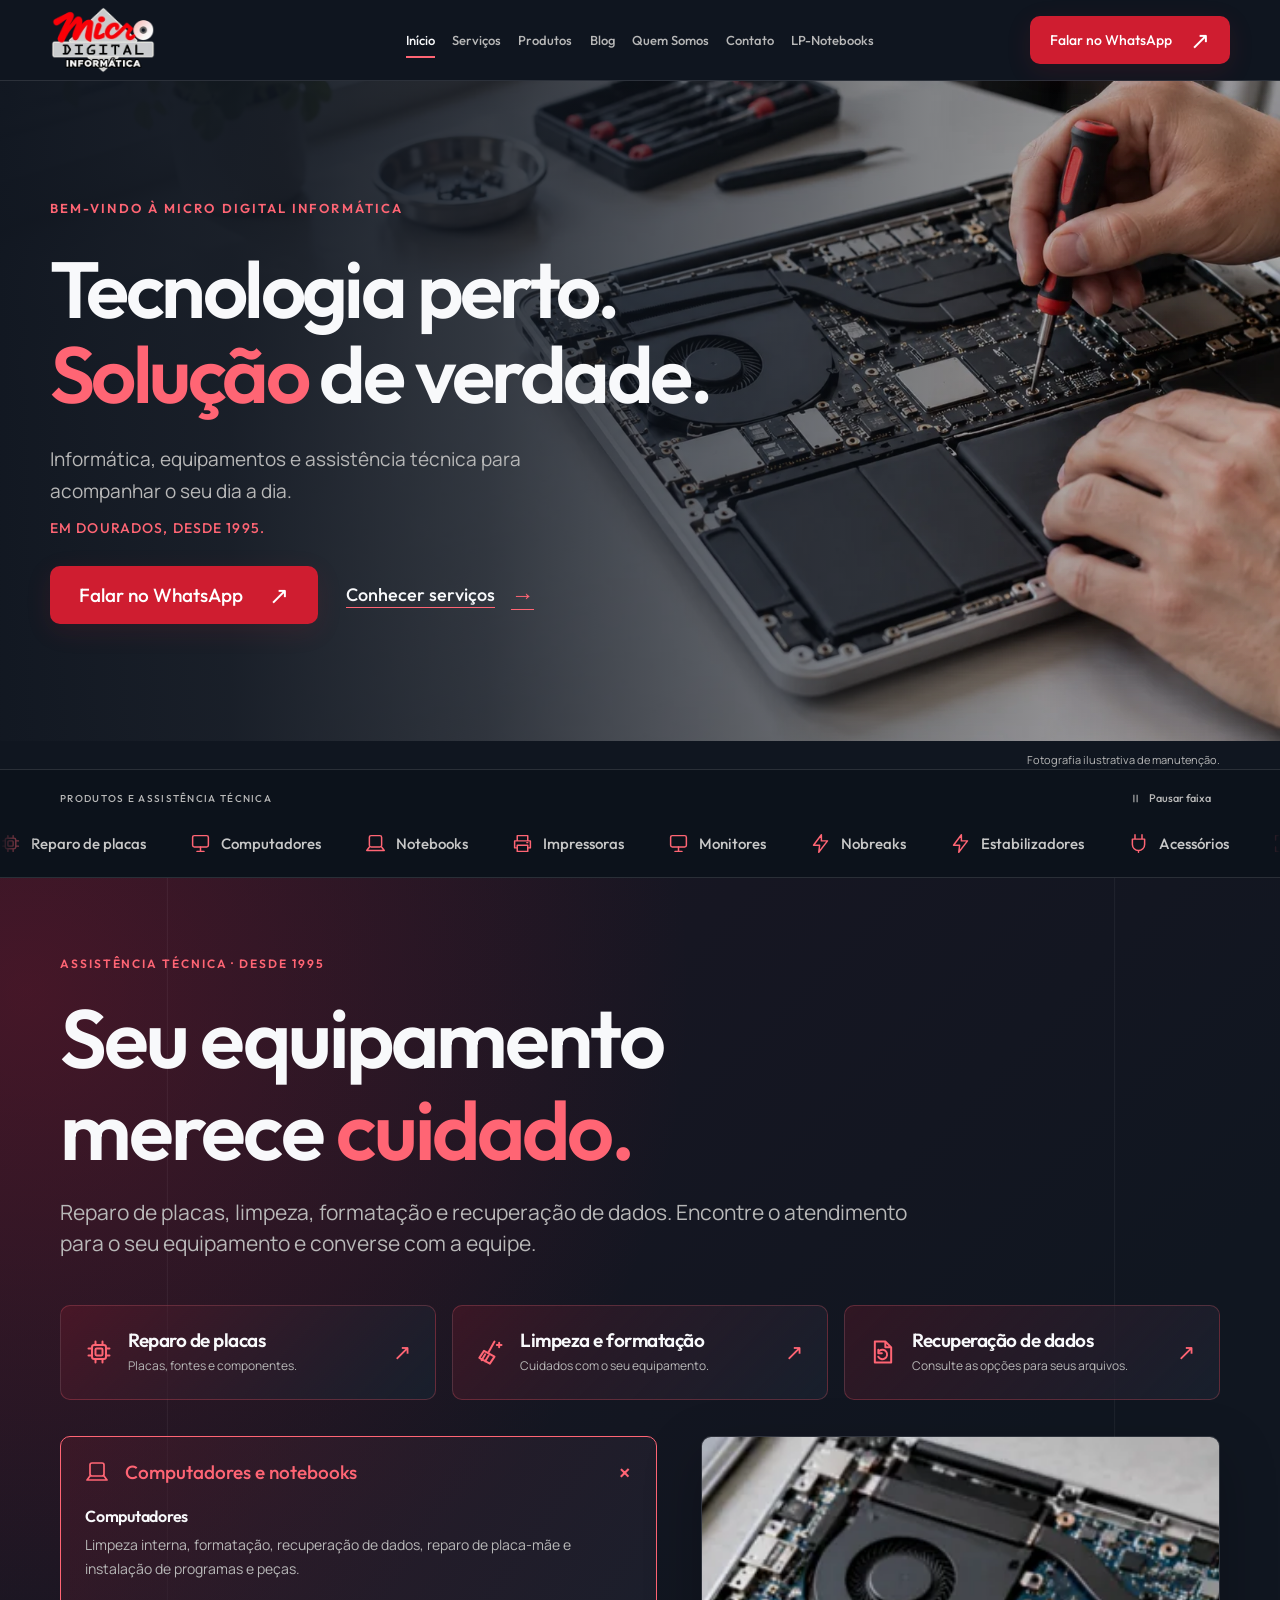
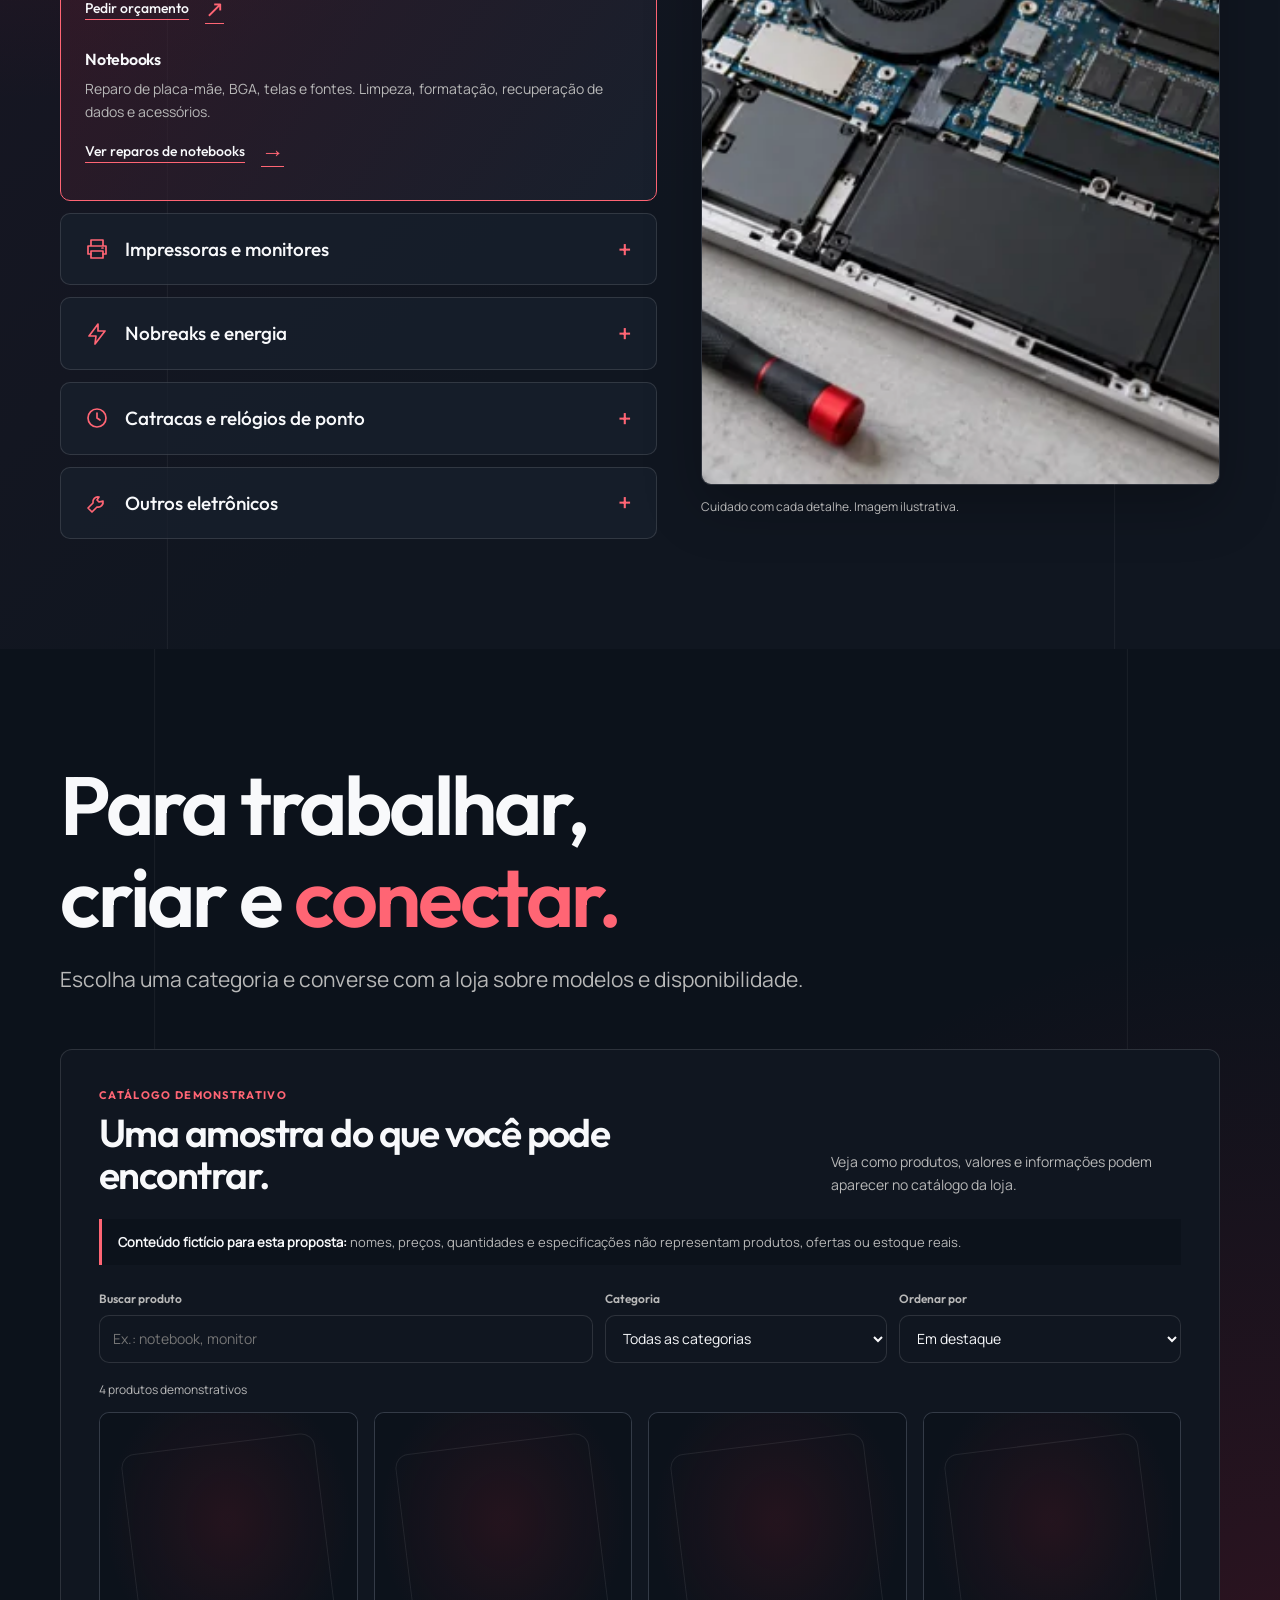
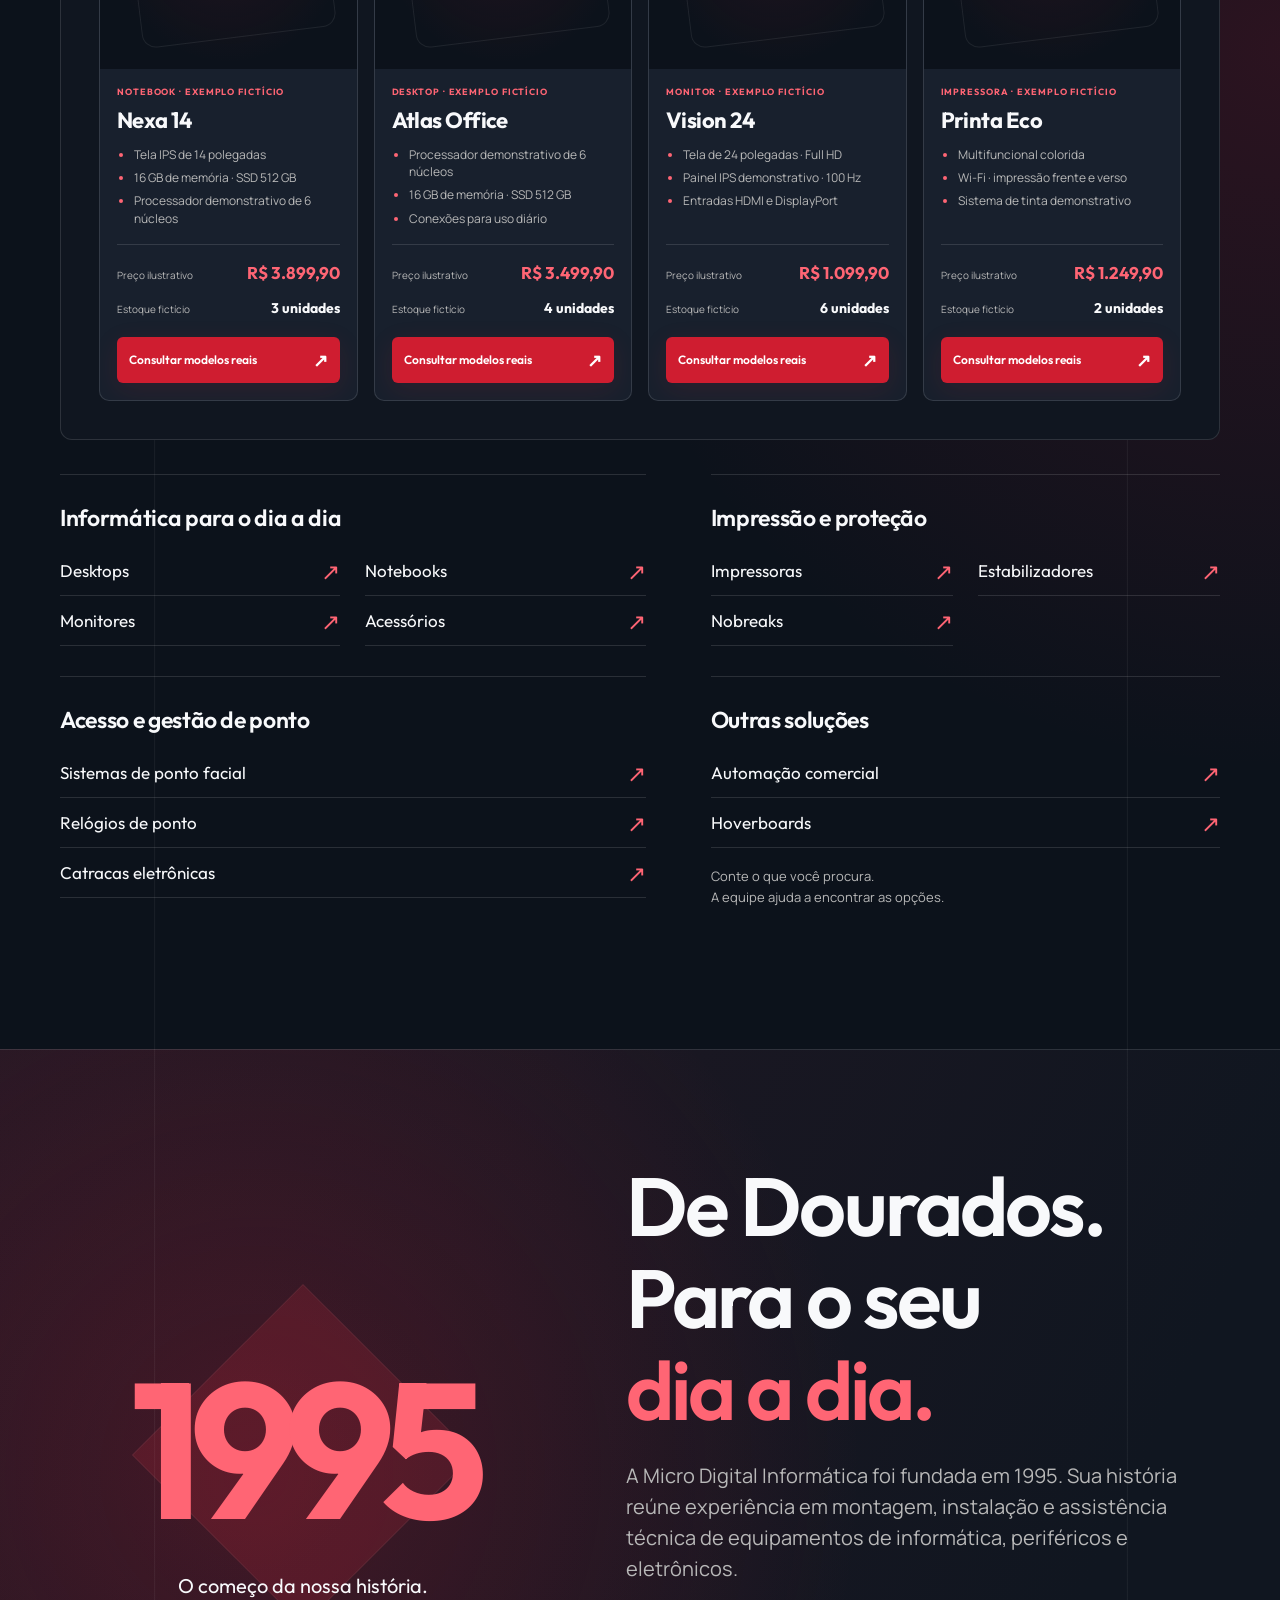
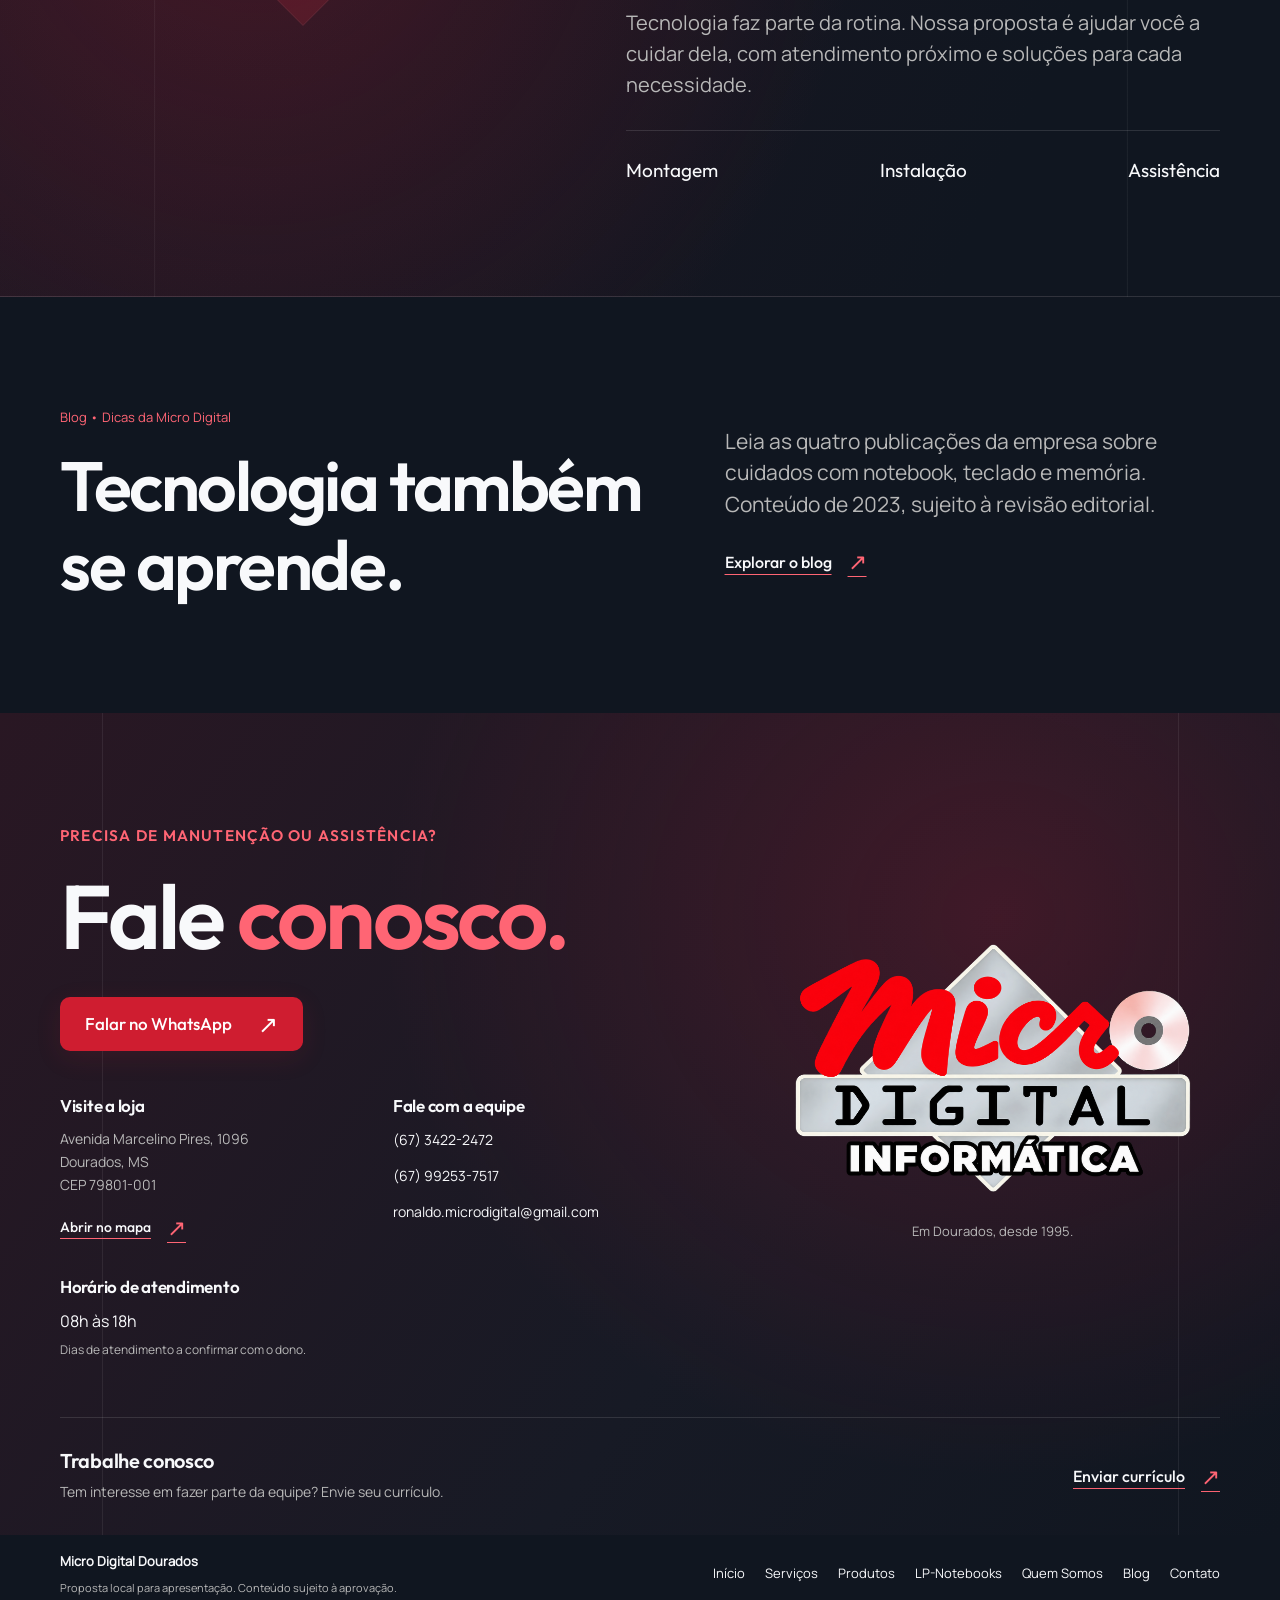
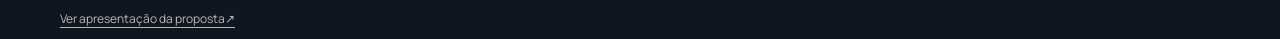
==== commit a204f952: "adjustments" ====
--- a/index.html
+++ b/index.html
@@ -8,7 +8,7 @@
       name="description"
       content="Proposta local da Micro Digital Dourados. Informática, equipamentos e assistência técnica desde 1995."
     />
-    <meta name="theme-color" content="#f6f6f3" />
+    <meta name="theme-color" content="#101620" />
     <title>Micro Digital Dourados | Desde 1995</title>
     <link rel="icon" href="assets/logo-digital.webp" type="image/webp" />
     <link
@@ -21,6 +21,7 @@
     <link rel="stylesheet" href="styles.css" />
     <script src="config.js" defer></script>
     <script src="app.js" defer></script>
+    <script src="interactions.js" defer></script>
     <script src="assets/gsap.min.js" defer></script>
     <script src="assets/ScrollTrigger.min.js" defer></script>
     <script src="motion.js" defer></script>
@@ -29,70 +30,100 @@
     <a class="skip-link" href="#conteudo">Pular para o conteúdo</a>
     <header class="site-header">
       <div class="header-inner">
-        <button
-          class="menu-toggle"
-          id="menu-toggle"
-          type="button"
-          aria-expanded="false"
-          aria-controls="navigation-dialog"
-          aria-haspopup="dialog"
-          aria-label="Abrir menu"
-          hidden
-        >
-          <span class="hamburger" aria-hidden="true"><i></i><i></i><i></i></span
-          ><span class="menu-label">Menu</span>
-        </button>
-        <a
-          class="brand"
-          href="#inicio"
-          aria-label="Micro Digital Dourados, início"
-          ><img
-            src="assets/logo-navbar-transparent.webp"
-            width="240"
-            height="152"
-            alt="Micro Digital Informática"
-        /></a>
+        <a class="brand" href="#inicio" aria-label="Micro Digital Dourados, início">
+          <img src="assets/logo-navbar-transparent.webp" width="240" height="152" alt="Micro Digital Informática" />
+        </a>
+        <nav class="header-nav" aria-label="Navegação principal">
+          <a href="#inicio" aria-current="location">Início</a>
+          <a href="#servicos">Serviços</a>
+          <a href="#produtos">Produtos</a>
+          <a href="blog.html">Blog</a>
+          <a href="#quem-somos">Quem Somos</a>
+          <a href="#contato">Contato</a>
+          <a href="lp-notebooks.html">LP-Notebooks</a>
+        </nav>
         <div class="header-actions">
-          <a class="header-phone" href="tel:+556734222472">(67) 3422-2472</a
-          ><a
-            class="button compact"
-            data-wa="general"
-            href="https://wa.me/5567992537517?text=Ol%C3%A1%2C%20Micro%20Digital!%20Gostaria%20de%20informa%C3%A7%C3%B5es."
-            target="_blank"
-            rel="noopener noreferrer"
-            >Falar no WhatsApp <span aria-hidden="true">↗</span></a
-          >
+          <a class="button compact" data-wa="general" href="https://wa.me/5567992537517" target="_blank" rel="noopener noreferrer">Falar no WhatsApp <span aria-hidden="true">↗</span></a>
         </div>
       </div>
     </header>
 
-    <dialog id="navigation-dialog" aria-labelledby="menu-title">
-      <div class="menu-top">
-        <h2 id="menu-title">Explore a Micro Digital</h2>
-        <button
-          id="menu-close"
-          class="close-button"
-          aria-label="Fechar menu"
-          type="button"
-        >
-          ✕
-        </button>
-      </div>
-      <nav aria-label="Navegação principal" class="branched-nav">
-        <span class="trunk" aria-hidden="true"></span
-        ><span class="trunk-selected" aria-hidden="true"></span>
-        <a href="#inicio">Início</a><a href="#servicos">Serviços</a
-        ><a href="#produtos">Produtos</a
-        ><a href="blog.html">Blog <small>Dicas</small></a
-        ><a href="#quem-somos">Quem Somos</a><a href="#contato">Contato</a
-        ><a href="#lp-notebooks">LP-Notebooks <small>Reparos</small></a>
-      </nav>
-      <p class="menu-footer">
-        Informática e assistência técnica.<br />Em Dourados, desde 1995.
-      </p>
-    </dialog>
-
     <main id="conteudo">
+      <svg class="icon-definitions" xmlns="http://www.w3.org/2000/svg" aria-hidden="true" focusable="false">
+      <defs>
+      <symbol id="service-icon-computer" viewBox="0 0 24 24">
+      <rect x="3" y="3" width="18" height="13" rx="2"/>
+      <path d="M8 21h8M12 16v5"/>
+      </symbol>
+      <symbol id="service-icon-laptop" viewBox="0 0 24 24">
+      <rect x="5" y="3" width="14" height="13" rx="2"/>
+      <path d="m5 16-3 4h20l-3-4"/>
+      </symbol>
+      <symbol id="service-icon-cpu" viewBox="0 0 24 24">
+      <rect x="6" y="6" width="12" height="12" rx="2"/>
+      <rect x="9" y="9" width="6" height="6" rx="1"/>
+      <path d="M9 3v3m6-3v3M9 18v3m6-3v3M3 9h3m-3 6h3m12-6h3m-3 6h3"/>
+      </symbol>
+      <symbol id="service-icon-printer" viewBox="0 0 24 24">
+      <path d="M6 9V3h12v6M6 17H3V9h18v8h-3"/>
+      <path d="M6 14h12v7H6zM17 11h1"/>
+      </symbol>
+      <symbol id="service-icon-bolt" viewBox="0 0 24 24">
+      <path d="m13 2-9 12h7l-1 8 10-13h-7z"/>
+      </symbol>
+      <symbol id="service-icon-face" viewBox="0 0 24 24">
+      <path d="M8 3H3v5m13-5h5v5M3 16v5h5m13-5v5h-5M9 9v1m6-1v1m-6 5c2 2 4 2 6 0"/>
+      </symbol>
+      <symbol id="service-icon-clock" viewBox="0 0 24 24">
+      <circle cx="12" cy="12" r="9"/>
+      <path d="M12 7v5l3 2"/>
+      </symbol>
+      <symbol id="service-icon-access" viewBox="0 0 24 24">
+      <path d="M12 3v18M3 8l9 4 9-4M5 19l7-7 7 7"/>
+      <circle cx="12" cy="6" r="3"/>
+      </symbol>
+      <symbol id="service-icon-store" viewBox="0 0 24 24">
+      <path d="M3 10V4h18v6M4 10v11h16V10M2 10c0 4 5 4 5 0 0 4 5 4 5 0 0 4 5 4 5 0 0 4 5 4 5 0M9 21v-7h6v7"/>
+      </symbol>
+      <symbol id="service-icon-board" viewBox="0 0 24 24">
+      <rect x="2" y="9" width="20" height="8" rx="4"/>
+      <circle cx="6" cy="13" r="1"/>
+      <circle cx="18" cy="13" r="1"/>
+      <path d="M9 9V7h6v2"/>
+      </symbol>
+      <symbol id="service-icon-keyboard" viewBox="0 0 24 24">
+      <rect x="2" y="5" width="20" height="14" rx="2"/>
+      <path d="M6 9h.01M10 9h.01M14 9h.01M18 9h.01M6 13h.01M10 13h.01M14 13h.01M18 13h.01M7 16h10"/>
+      </symbol>
+      <symbol id="service-icon-projector" viewBox="0 0 24 24">
+      <rect x="2" y="6" width="20" height="13" rx="3"/>
+      <circle cx="16" cy="12" r="3"/>
+      <path d="M5 10h3m-3 4h3M6 19v2m12-2v2"/>
+      </symbol>
+      <symbol id="service-icon-data" viewBox="0 0 24 24">
+      <path d="M7 3h7l5 5v13H5V3h2m7 0v5h5"/>
+      <path d="M8 16a4 4 0 1 0 1-5m-1-1v3h3"/>
+      </symbol>
+      <symbol id="service-icon-disk" viewBox="0 0 24 24">
+      <rect x="3" y="4" width="18" height="16" rx="3"/>
+      <circle cx="15" cy="12" r="4"/>
+      <path d="M7 8v8m4-1 4-3"/>
+      </symbol>
+      <symbol id="service-icon-tools" viewBox="0 0 24 24">
+      <path d="M14 6a5 5 0 0 0-6 6l-5 5 4 4 5-5a5 5 0 0 0 6-6l-4 1-2-2z"/>
+      </symbol>
+      <symbol id="service-icon-clean" viewBox="0 0 24 24">
+      <path d="m15 3-5 9m-4-1 9 5-4 6-9-5zM7 14l-3 5m6-4-3 5M19 4v4m-2-2h4"/>
+      </symbol>
+      <symbol id="service-icon-screen" viewBox="0 0 24 24">
+      <rect x="4" y="3" width="16" height="18" rx="2"/>
+      <path d="M10 18h4"/>
+      </symbol>
+      <symbol id="service-icon-parts" viewBox="0 0 24 24">
+      <path d="M8 2v5m8-5v5M5 7h14v6a7 7 0 0 1-14 0zM12 20v2"/>
+      </symbol>
+      </defs>
+      </svg>
       <section
         class="hero"
         id="inicio"
@@ -144,25 +175,92 @@
       </div>
 
       <section
-        class="section container"
+        class="section services-section"
         id="servicos"
         aria-labelledby="servicos-title"
         tabindex="-1"
       >
+        <div class="services-marquee" role="region" aria-label="Áreas de atuação da Micro Digital">
+          <div class="container marquee-heading">
+            <p>PRODUTOS E ASSISTÊNCIA TÉCNICA</p>
+            <button class="marquee-toggle" type="button" aria-pressed="false" hidden>
+              <svg viewBox="0 0 24 24" aria-hidden="true"><path d="M9 5v14M15 5v14"/></svg>
+              <span>Pausar faixa</span>
+            </button>
+          </div>
+          <div class="marquee-window">
+            <div class="marquee-track">
+              <ul class="marquee-list">
+                <li><svg class="service-icon" aria-hidden="true" focusable="false"><use href="#service-icon-cpu"></use></svg><span>Reparo de placas</span></li>
+                <li><svg class="service-icon" aria-hidden="true" focusable="false"><use href="#service-icon-computer"></use></svg><span>Computadores</span></li>
+                <li><svg class="service-icon" aria-hidden="true" focusable="false"><use href="#service-icon-laptop"></use></svg><span>Notebooks</span></li>
+                <li><svg class="service-icon" aria-hidden="true" focusable="false"><use href="#service-icon-printer"></use></svg><span>Impressoras</span></li>
+                <li><svg class="service-icon" aria-hidden="true" focusable="false"><use href="#service-icon-computer"></use></svg><span>Monitores</span></li>
+                <li><svg class="service-icon" aria-hidden="true" focusable="false"><use href="#service-icon-bolt"></use></svg><span>Nobreaks</span></li>
+                <li><svg class="service-icon" aria-hidden="true" focusable="false"><use href="#service-icon-bolt"></use></svg><span>Estabilizadores</span></li>
+                <li><svg class="service-icon" aria-hidden="true" focusable="false"><use href="#service-icon-parts"></use></svg><span>Acessórios</span></li>
+                <li><svg class="service-icon" aria-hidden="true" focusable="false"><use href="#service-icon-face"></use></svg><span>Ponto facial</span></li>
+                <li><svg class="service-icon" aria-hidden="true" focusable="false"><use href="#service-icon-clock"></use></svg><span>Relógios de ponto</span></li>
+                <li><svg class="service-icon" aria-hidden="true" focusable="false"><use href="#service-icon-access"></use></svg><span>Catracas eletrônicas</span></li>
+                <li><svg class="service-icon" aria-hidden="true" focusable="false"><use href="#service-icon-store"></use></svg><span>Automação comercial</span></li>
+                <li><svg class="service-icon" aria-hidden="true" focusable="false"><use href="#service-icon-board"></use></svg><span>Hoverboards</span></li>
+                <li><svg class="service-icon" aria-hidden="true" focusable="false"><use href="#service-icon-screen"></use></svg><span>Tablets</span></li>
+                <li><svg class="service-icon" aria-hidden="true" focusable="false"><use href="#service-icon-keyboard"></use></svg><span>Teclados e órgãos eletrônicos</span></li>
+                <li><svg class="service-icon" aria-hidden="true" focusable="false"><use href="#service-icon-projector"></use></svg><span>Projetores</span></li>
+                <li><svg class="service-icon" aria-hidden="true" focusable="false"><use href="#service-icon-clean"></use></svg><span>Limpeza e formatação</span></li>
+                <li><svg class="service-icon" aria-hidden="true" focusable="false"><use href="#service-icon-data"></use></svg><span>Recuperação de dados</span></li>
+                <li><svg class="service-icon" aria-hidden="true" focusable="false"><use href="#service-icon-tools"></use></svg><span>Troca de telas e baterias</span></li>
+                <li><svg class="service-icon" aria-hidden="true" focusable="false"><use href="#service-icon-disk"></use></svg><span>HD para SSD</span></li>
+                <li><svg class="service-icon" aria-hidden="true" focusable="false"><use href="#service-icon-cpu"></use></svg><span>Reparo BGA</span></li>
+              </ul>
+            </div>
+          </div>
+        </div>
+        <div class="container services-inner">
+
         <div class="section-heading">
+          <p class="eyebrow">ASSISTÊNCIA TÉCNICA · DESDE 1995</p>
           <h2 id="servicos-title">
             Seu equipamento<br />merece <span>cuidado.</span>
           </h2>
           <p>
-            Da manutenção do computador aos eletrônicos da sua rotina. Encontre
-            o atendimento que você precisa.
+            Reparo de placas, limpeza, formatação e recuperação de dados.
+            Encontre o atendimento para o seu equipamento e converse com a equipe.
           </p>
+        </div>
+        <div class="service-features">
+          <a class="service-feature" data-wa="service" data-item="reparo de placas" href="https://wa.me/5567992537517">
+            <svg class="service-icon" aria-hidden="true" focusable="false"><use href="#service-icon-cpu"></use></svg>
+            <div>
+              <h3>Reparo de placas</h3>
+              <p>Placas, fontes e componentes.</p>
+            </div>
+            <span aria-hidden="true">↗</span>
+          </a>
+          <a class="service-feature" data-wa="service" data-item="limpeza e formatação" href="https://wa.me/5567992537517">
+            <svg class="service-icon" aria-hidden="true" focusable="false"><use href="#service-icon-clean"></use></svg>
+            <div>
+              <h3>Limpeza e formatação</h3>
+              <p>Cuidados com o seu equipamento.</p>
+            </div>
+            <span aria-hidden="true">↗</span>
+          </a>
+          <a class="service-feature" data-wa="service" data-item="recuperação de dados" href="https://wa.me/5567992537517">
+            <svg class="service-icon" aria-hidden="true" focusable="false"><use href="#service-icon-data"></use></svg>
+            <div>
+              <h3>Recuperação de dados</h3>
+              <p>Consulte as opções para seus arquivos.</p>
+            </div>
+            <span aria-hidden="true">↗</span>
+          </a>
         </div>
         <div class="services-layout">
           <div class="service-groups">
             <details open>
               <summary>
-                Computadores e notebooks <span aria-hidden="true">+</span>
+                <svg class="service-icon" aria-hidden="true" focusable="false"><use href="#service-icon-laptop"></use></svg>
+                <span class="service-name">Computadores e notebooks</span>
+                <span class="service-toggle" aria-hidden="true">+</span>
               </summary>
               <div class="detail-content">
                 <h3>Computadores</h3>
@@ -184,14 +282,16 @@
                   Reparo de placa-mãe, BGA, telas e fontes. Limpeza, formatação,
                   recuperação de dados e acessórios.
                 </p>
-                <a class="text-link" href="#lp-notebooks"
+                <a class="text-link" href="lp-notebooks.html"
                   >Ver reparos de notebooks <span aria-hidden="true">→</span></a
                 >
               </div>
             </details>
             <details>
               <summary>
-                Impressoras e monitores <span aria-hidden="true">+</span>
+                <svg class="service-icon" aria-hidden="true" focusable="false"><use href="#service-icon-printer"></use></svg>
+                <span class="service-name">Impressoras e monitores</span>
+                <span class="service-toggle" aria-hidden="true">+</span>
               </summary>
               <div class="detail-content">
                 <h3>Impressoras</h3>
@@ -225,7 +325,9 @@
             </details>
             <details>
               <summary>
-                Nobreaks e energia <span aria-hidden="true">+</span>
+                <svg class="service-icon" aria-hidden="true" focusable="false"><use href="#service-icon-bolt"></use></svg>
+                <span class="service-name">Nobreaks e energia</span>
+                <span class="service-toggle" aria-hidden="true">+</span>
               </summary>
               <div class="detail-content">
                 <h3>Nobreaks</h3>
@@ -246,7 +348,9 @@
             </details>
             <details>
               <summary>
-                Catracas e relógios de ponto <span aria-hidden="true">+</span>
+                <svg class="service-icon" aria-hidden="true" focusable="false"><use href="#service-icon-clock"></use></svg>
+                <span class="service-name">Catracas e relógios de ponto</span>
+                <span class="service-toggle" aria-hidden="true">+</span>
               </summary>
               <div class="detail-content">
                 <h3>Catracas eletrônicas</h3>
@@ -281,7 +385,9 @@
             </details>
             <details>
               <summary>
-                Outros eletrônicos <span aria-hidden="true">+</span>
+                <svg class="service-icon" aria-hidden="true" focusable="false"><use href="#service-icon-tools"></use></svg>
+                <span class="service-name">Outros eletrônicos</span>
+                <span class="service-toggle" aria-hidden="true">+</span>
               </summary>
               <div class="detail-content extra-services">
                 <div>
@@ -368,6 +474,7 @@
             </figcaption>
           </figure>
         </div>
+        </div>
       </section>
 
       <section
@@ -386,25 +493,248 @@
               disponibilidade.
             </p>
           </div>
-          <figure class="product-photo">
-            <img
-              src="assets/products-tall-1200.webp"
-              srcset="
-                assets/products-tall-640.webp   640w,
-                assets/products-tall-1200.webp 1200w,
-                assets/products-tall-1680.webp 1680w
-              "
-              sizes="(max-width: 767px) 100vw, 88vw"
-              width="1536"
-              height="1024"
-              loading="lazy"
-              decoding="async"
-              alt="Composição ilustrativa com notebook, desktop, monitor e impressora"
-            />
-            <figcaption>
-              Imagens ilustrativas. Modelos e disponibilidade sob consulta.
-            </figcaption>
-          </figure>
+          <div class="catalog-showcase" aria-labelledby="catalog-title">
+            <div class="catalog-heading">
+              <div>
+                <p class="catalog-eyebrow">CATÁLOGO DEMONSTRATIVO</p>
+                <h3 id="catalog-title">
+                  Uma amostra do que você pode encontrar.
+                </h3>
+              </div>
+              <p>
+                Veja como produtos, valores e informações podem aparecer no
+                catálogo da loja.
+              </p>
+            </div>
+            <p class="catalog-notice" role="note">
+              <strong>Conteúdo fictício para esta proposta:</strong> nomes,
+              preços, quantidades e especificações não representam produtos,
+              ofertas ou estoque reais.
+            </p>
+            <div
+              class="catalog-toolbar"
+              id="catalog-tools"
+              role="search"
+              hidden
+            >
+              <label class="catalog-field">
+                <span>Buscar produto</span>
+                <input
+                  id="catalog-search"
+                  type="search"
+                  placeholder="Ex.: notebook, monitor"
+                  autocomplete="off"
+                />
+              </label>
+              <label class="catalog-field">
+                <span>Categoria</span>
+                <select id="catalog-category">
+                  <option value="all">Todas as categorias</option>
+                  <option value="notebooks">Notebooks</option>
+                  <option value="desktops">Desktops</option>
+                  <option value="monitores">Monitores</option>
+                  <option value="impressoras">Impressoras</option>
+                </select>
+              </label>
+              <label class="catalog-field">
+                <span>Ordenar por</span>
+                <select id="catalog-sort">
+                  <option value="featured">Em destaque</option>
+                  <option value="price-low">Menor valor ilustrativo</option>
+                  <option value="price-high">Maior valor ilustrativo</option>
+                </select>
+              </label>
+            </div>
+            <p class="catalog-results" id="catalog-results" aria-live="polite">
+              4 produtos demonstrativos
+            </p>
+            <div class="catalog-grid" id="catalog-grid">
+              <article
+                class="catalog-card"
+                data-catalog-card
+                data-category="notebooks"
+                data-price="389990"
+              >
+                <div class="catalog-item-media" aria-hidden="true">
+                  <img
+                    src="assets/catalog-notebook.webp"
+                    width="640"
+                    height="640"
+                    loading="lazy"
+                    decoding="async"
+                    alt=""
+                  />
+                </div>
+                <div class="catalog-card-body">
+                  <p class="catalog-product-type">
+                    NOTEBOOK · EXEMPLO FICTÍCIO
+                  </p>
+                  <h4>Nexa 14</h4>
+                  <ul class="catalog-specs">
+                    <li>Tela IPS de 14 polegadas</li>
+                    <li>16 GB de memória · SSD 512 GB</li>
+                    <li>Processador demonstrativo de 6 núcleos</li>
+                  </ul>
+                  <div class="catalog-values">
+                    <div>
+                      <span>Preço ilustrativo</span>
+                      <strong>R$ 3.899,90</strong>
+                    </div>
+                    <div>
+                      <span>Estoque fictício</span>
+                      <strong>3 unidades</strong>
+                    </div>
+                  </div>
+                  <a
+                    class="catalog-cta"
+                    data-wa="catalog"
+                    data-item="Nexa 14 (notebook demonstrativo)"
+                    href="https://wa.me/5567992537517"
+                    >Consultar modelos reais
+                    <span aria-hidden="true">↗</span></a
+                  >
+                </div>
+              </article>
+              <article
+                class="catalog-card"
+                data-catalog-card
+                data-category="desktops"
+                data-price="349990"
+              >
+                <div class="catalog-item-media" aria-hidden="true">
+                  <img
+                    src="assets/catalog-desktop.webp"
+                    width="640"
+                    height="640"
+                    loading="lazy"
+                    decoding="async"
+                    alt=""
+                  />
+                </div>
+                <div class="catalog-card-body">
+                  <p class="catalog-product-type">DESKTOP · EXEMPLO FICTÍCIO</p>
+                  <h4>Atlas Office</h4>
+                  <ul class="catalog-specs">
+                    <li>Processador demonstrativo de 6 núcleos</li>
+                    <li>16 GB de memória · SSD 512 GB</li>
+                    <li>Conexões para uso diário</li>
+                  </ul>
+                  <div class="catalog-values">
+                    <div>
+                      <span>Preço ilustrativo</span>
+                      <strong>R$ 3.499,90</strong>
+                    </div>
+                    <div>
+                      <span>Estoque fictício</span>
+                      <strong>4 unidades</strong>
+                    </div>
+                  </div>
+                  <a
+                    class="catalog-cta"
+                    data-wa="catalog"
+                    data-item="Atlas Office (desktop demonstrativo)"
+                    href="https://wa.me/5567992537517"
+                    >Consultar modelos reais
+                    <span aria-hidden="true">↗</span></a
+                  >
+                </div>
+              </article>
+              <article
+                class="catalog-card"
+                data-catalog-card
+                data-category="monitores"
+                data-price="109990"
+              >
+                <div class="catalog-item-media" aria-hidden="true">
+                  <img
+                    src="assets/catalog-monitor.webp"
+                    width="640"
+                    height="640"
+                    loading="lazy"
+                    decoding="async"
+                    alt=""
+                  />
+                </div>
+                <div class="catalog-card-body">
+                  <p class="catalog-product-type">MONITOR · EXEMPLO FICTÍCIO</p>
+                  <h4>Vision 24</h4>
+                  <ul class="catalog-specs">
+                    <li>Tela de 24 polegadas · Full HD</li>
+                    <li>Painel IPS demonstrativo · 100 Hz</li>
+                    <li>Entradas HDMI e DisplayPort</li>
+                  </ul>
+                  <div class="catalog-values">
+                    <div>
+                      <span>Preço ilustrativo</span>
+                      <strong>R$ 1.099,90</strong>
+                    </div>
+                    <div>
+                      <span>Estoque fictício</span>
+                      <strong>6 unidades</strong>
+                    </div>
+                  </div>
+                  <a
+                    class="catalog-cta"
+                    data-wa="catalog"
+                    data-item="Vision 24 (monitor demonstrativo)"
+                    href="https://wa.me/5567992537517"
+                    >Consultar modelos reais
+                    <span aria-hidden="true">↗</span></a
+                  >
+                </div>
+              </article>
+              <article
+                class="catalog-card"
+                data-catalog-card
+                data-category="impressoras"
+                data-price="124990"
+              >
+                <div class="catalog-item-media" aria-hidden="true">
+                  <img
+                    src="assets/catalog-printer.webp"
+                    width="640"
+                    height="640"
+                    loading="lazy"
+                    decoding="async"
+                    alt=""
+                  />
+                </div>
+                <div class="catalog-card-body">
+                  <p class="catalog-product-type">
+                    IMPRESSORA · EXEMPLO FICTÍCIO
+                  </p>
+                  <h4>Printa Eco</h4>
+                  <ul class="catalog-specs">
+                    <li>Multifuncional colorida</li>
+                    <li>Wi-Fi · impressão frente e verso</li>
+                    <li>Sistema de tinta demonstrativo</li>
+                  </ul>
+                  <div class="catalog-values">
+                    <div>
+                      <span>Preço ilustrativo</span>
+                      <strong>R$ 1.249,90</strong>
+                    </div>
+                    <div>
+                      <span>Estoque fictício</span>
+                      <strong>2 unidades</strong>
+                    </div>
+                  </div>
+                  <a
+                    class="catalog-cta"
+                    data-wa="catalog"
+                    data-item="Printa Eco (impressora demonstrativa)"
+                    href="https://wa.me/5567992537517"
+                    >Consultar modelos reais
+                    <span aria-hidden="true">↗</span></a
+                  >
+                </div>
+              </article>
+            </div>
+            <p class="catalog-empty" id="catalog-empty" hidden>
+              Nenhum exemplo corresponde à busca. Tente outra palavra ou
+              categoria.
+            </p>
+          </div>
           <div class="product-grid">
             <div class="product-group">
               <h3>Informática para o dia a dia</h3>
@@ -495,76 +825,6 @@
               </p>
             </div>
           </div>
-        </div>
-      </section>
-
-      <section
-        class="section container notebook-section"
-        id="lp-notebooks"
-        aria-labelledby="notebooks-title"
-        tabindex="-1"
-      >
-        <figure class="notebook-photo">
-          <img
-            src="assets/hero-640.webp"
-            srcset="assets/hero-640.webp 640w, assets/hero-1200.webp 1200w"
-            sizes="(max-width: 767px) 100vw, 42vw"
-            width="1672"
-            height="941"
-            loading="lazy"
-            decoding="async"
-            alt="Fotografia ilustrativa de reparo em notebook"
-          />
-          <figcaption>Reparos de notebooks. Imagem ilustrativa.</figcaption>
-        </figure>
-        <div class="notebook-content">
-          <p class="eyebrow">Reparos de notebooks</p>
-          <h2 id="notebooks-title">
-            Mais vida para<br />o seu <span>notebook.</span>
-          </h2>
-          <div class="repair-grid">
-            <a
-              data-wa="repair"
-              data-item="reparo de placa-mãe e BGA"
-              href="https://wa.me/5567992537517"
-              ><h3>Placa-mãe e BGA <span aria-hidden="true">↗</span></h3>
-              <p>Reparo de placas e troca de BGA.</p></a
-            >
-            <a
-              data-wa="repair"
-              data-item="troca de tela, conserto de dobradiças e carcaça"
-              href="https://wa.me/5567992537517"
-              ><h3>Tela e estrutura <span aria-hidden="true">↗</span></h3>
-              <p>Troca de tela, conserto de dobradiças e carcaça.</p></a
-            >
-            <a
-              data-wa="repair"
-              data-item="limpeza, formatação e recuperação de dados"
-              href="https://wa.me/5567992537517"
-              ><h3>Limpeza e dados <span aria-hidden="true">↗</span></h3>
-              <p>Limpeza, formatação e recuperação de arquivos.</p></a
-            >
-            <a
-              data-wa="repair"
-              data-item="substituição de HD por SSD"
-              href="https://wa.me/5567992537517"
-              ><h3>Do HD para o SSD <span aria-hidden="true">↗</span></h3>
-              <p>Consulte a substituição compatível com seu equipamento.</p></a
-            >
-          </div>
-          <a
-            class="button"
-            data-wa="service"
-            data-item="notebook"
-            href="https://wa.me/5567992537517"
-            target="_blank"
-            rel="noopener noreferrer"
-            >Pedir orçamento <span aria-hidden="true">↗</span></a
-          >
-          <p class="fine-print">
-            Conte o modelo e o que está acontecendo. Peças, prazo e valores
-            dependem de confirmação da equipe.
-          </p>
         </div>
       </section>
 
@@ -616,9 +876,7 @@
             Leia as quatro publicações da empresa sobre cuidados com notebook,
             teclado e memória. Conteúdo de 2023, sujeito à revisão editorial.
           </p>
-          <a
-            class="text-link"
-            href="blog.html"
+          <a class="text-link" href="blog.html"
             >Explorar o blog <span aria-hidden="true">↗</span></a
           >
         </div>
@@ -633,7 +891,8 @@
         <div class="container">
           <div class="contact-layout">
             <div>
-              <h2 id="contact-title">Vamos <span>conversar?</span></h2>
+              <p class="eyebrow contact-intro">Precisa de manutenção ou assistência?</p>
+              <h2 id="contact-title">Fale <span>conosco.</span></h2>
               <a
                 class="button"
                 data-wa="general"
@@ -711,7 +970,8 @@
       </div>
       <nav aria-label="Navegação do rodapé">
         <a href="#inicio">Início</a><a href="#servicos">Serviços</a
-        ><a href="#produtos">Produtos</a><a href="#lp-notebooks">LP-Notebooks</a
+        ><a href="#produtos">Produtos</a
+        ><a href="lp-notebooks.html">LP-Notebooks</a
         ><a href="#quem-somos">Quem Somos</a><a href="blog.html">Blog</a
         ><a href="#contato">Contato</a>
       </nav>
@@ -721,7 +981,7 @@
     </footer>
     <noscript
       ><p class="noscript-note">
-        Use os links do rodapé para navegar. Os contatos continuam disponíveis;
+        Use os links da navegação ou do rodapé. Os contatos continuam disponíveis;
         mensagens específicas exigem JavaScript.
       </p></noscript
     >
--- a/styles.css
+++ b/styles.css
@@ -11,31 +11,26 @@
   font-display: swap;
 }
 :root {
-  color-scheme: light dark;
-  --background: #f6f6f3;
-  --surface: #ececea;
-  --surface-alt: #f0e8e7;
-  --text: #202120;
-  --muted: #585b59;
-  --accent: #c81725;
-  --accent-hover: #a80f1c;
-  --on-accent: #fffafa;
-  --line: #d2d3cf;
-  --focus: #9e111c;
-  --header: rgba(246, 246, 243, 0.98);
-  --detail-line: rgba(32, 33, 32, 0.065);
-  --detail-glow: rgba(200, 23, 37, 0.09);
-  --radius: 8px;
+  color-scheme: dark;
+  --background: #101620;
+  --surface: #0c121b;
+  --surface-alt: #18202d;
+  --card: #18202d;
+  --text: #f8f9fb;
+  --muted: #b8b8b8;
+  --accent: #ff6574;
+  --accent-hover: #ff8792;
+  --action: #cf1d30;
+  --action-hover: #ae1526;
+  --on-accent: #ffffff;
+  --line: rgba(255, 255, 255, .12);
+  --focus: #ff929d;
+  --header: rgba(16, 22, 32, .98);
+  --detail-line: rgba(255, 255, 255, .055);
+  --detail-glow: rgba(213, 39, 64, .18);
+  --radius: 10px;
   --layer-header: 10;
-  --hero-wash: linear-gradient(
-    90deg,
-    rgba(246, 246, 243, 0.99) 0%,
-    rgba(246, 246, 243, 0.95) 18%,
-    rgba(246, 246, 243, 0.84) 36%,
-    rgba(246, 246, 243, 0.58) 54%,
-    rgba(246, 246, 243, 0.23) 76%,
-    rgba(246, 246, 243, 0) 100%
-  );
+  --hero-wash: linear-gradient(90deg, rgba(16,22,32,.99) 0%, rgba(16,22,32,.94) 18%, rgba(16,22,32,.79) 38%, rgba(16,22,32,.47) 60%, rgba(16,22,32,.12) 82%, transparent 100%);
 }
 * {
   box-sizing: border-box;
@@ -94,7 +89,7 @@
 button,
 .button,
 .category-links,
-.branched-nav,
+.header-nav,
 .expertise {
   font-family: Outfit, Arial, sans-serif;
 }
@@ -165,7 +160,7 @@
   padding: 14px 24px;
   border: 1px solid transparent;
   border-radius: var(--radius);
-  background: var(--accent);
+  background: var(--action);
   color: var(--on-accent);
   font-weight: 500;
   font-size: 17px;
@@ -176,7 +171,7 @@
     transform 0.18s;
 }
 .button:hover {
-  background: var(--accent-hover);
+  background: var(--action-hover);
   color: var(--on-accent);
   transform: translateY(-2px);
 }
@@ -228,7 +223,7 @@
   position: fixed;
   top: 8px;
   left: 8px;
-  background: var(--accent);
+  background: var(--action);
   color: var(--on-accent);
   padding: 12px 18px;
   transform: translateY(-160%);
@@ -239,7 +234,7 @@
 }
 /* Layer scale: normal content 0, sticky header 10; dialog uses the native top layer. */
 .site-header {
-  height: 80px;
+  min-height: 80px;
   position: sticky;
   top: 0;
   background: var(--header);
@@ -247,61 +242,60 @@
   border-bottom: 1px solid var(--line);
 }
 .header-inner {
-  display: flex;
+  display: grid;
+  grid-template-columns: minmax(140px, 1fr) auto minmax(195px, 1fr);
   align-items: center;
-  gap: 30px;
-  height: 100%;
+  gap: 24px;
+  min-height: 80px;
   padding-inline: 50px;
   width: 100%;
-  margin: auto;
-}
-.menu-toggle {
-  display: flex;
-  align-items: center;
-  gap: 13px;
-  border: 0;
-  background: transparent;
-  min-width: 48px;
-  min-height: 48px;
-  padding: 6px 6px 6px 0;
-}
-.menu-label {
-  font-size: 13px;
-}
-.hamburger {
-  display: flex;
-  flex-direction: column;
-  gap: 5px;
-  width: 25px;
-}
-.hamburger i {
-  height: 2px;
-  width: 25px;
-  background: currentColor;
-  border-radius: 2px;
-}
-.hamburger i:nth-child(2) {
-  width: 19px;
 }
 .brand {
   display: flex;
   align-items: center;
+  justify-self: start;
   min-height: 44px;
 }
 .brand img {
-  width: 96px;
-  height: 65px;
+  width: 106px;
+  height: 66px;
   object-fit: contain;
 }
-.header-actions {
-  margin-left: auto;
+.header-nav {
   display: flex;
   align-items: center;
-  gap: 34px;
-}
-.header-phone {
-  font-size: 14px;
-}
+  justify-content: center;
+  gap: clamp(13px, 1.35vw, 25px);
+  min-width: 0;
+  font: 500 13px Outfit, Arial, sans-serif;
+}
+.header-nav a {
+  position: relative;
+  display: inline-flex;
+  align-items: center;
+  flex-shrink: 0;
+  min-height: 44px;
+  white-space: nowrap;
+  color: var(--muted);
+  transition: color .18s ease;
+}
+.header-nav a::after {
+  position: absolute;
+  content: "";
+  bottom: 4px;
+  left: 0;
+  right: 0;
+  height: 2px;
+  background: var(--accent);
+  transform: scaleX(0);
+  transform-origin: left;
+  transition: transform .2s ease;
+}
+.header-nav a:hover,
+.header-nav a[aria-current] { color: var(--text); }
+.header-nav a:hover::after,
+.header-nav a[aria-current]::after { transform: scaleX(1); }
+.header-actions { justify-self: end; }
 .compact {
   min-height: 44px;
   font-size: 14px;
@@ -336,25 +330,25 @@
   z-index: -1;
 }
 .hero .hero-content {
-  width: min(1280px, calc(100% - 120px));
+  width: min(1780px, calc(100% - 100px));
   margin-inline: auto;
   padding-block: 55px;
 }
 .hero h1 {
-  font-size: clamp(3.1rem, 4.65vw, 4.9rem);
-  max-width: 1000px;
+  font-size: clamp(3.5rem, calc(4.65vw + 20px), 6.2rem);
+  max-width: 1150px;
   letter-spacing: -0.045em;
   line-height: 1.08;
 }
 .hero-description {
-  font-size: 17px;
-  max-width: 440px;
+  font-size: 19px;
+  max-width: 520px;
   margin: 27px 0 12px;
   color: var(--muted);
 }
 .hero-since {
   margin: 0 0 29px;
-  font: 500 13px Outfit, Arial, sans-serif;
+  font: 500 14px Outfit, Arial, sans-serif;
   letter-spacing: .08em;
   text-transform: uppercase;
   color: var(--accent);
@@ -388,8 +382,8 @@
 #servicos::before {
   background:
     linear-gradient(90deg, transparent 13%, var(--detail-line) calc(13% + 1px), transparent calc(13% + 2px) 87%, var(--detail-line) calc(87% + 1px), transparent calc(87% + 2px)),
-    radial-gradient(ellipse 32% 48% at 78% 48%, var(--detail-glow), transparent 85%),
-    var(--background);
+    radial-gradient(ellipse 65% 60% at 2% 15%, rgba(180,24,51,.28), transparent 80%),
+    linear-gradient(135deg, #1c1624 0%, #101620 62%);
 }
 .notebook-section::before {
   background:
@@ -478,34 +472,292 @@
   position: relative;
   isolation: isolate;
   background:
-    linear-gradient(90deg, transparent 0 12%, rgba(255,255,255,.055) 12% calc(12% + 1px), transparent calc(12% + 1px) 88%, rgba(255,255,255,.055) 88% calc(88% + 1px), transparent calc(88% + 1px)),
-    radial-gradient(ellipse 48% 26% at 54% 32%, rgba(204, 39, 50, .085), transparent 78%),
+    linear-gradient(90deg, transparent 12%, var(--detail-line) calc(12% + 1px), transparent calc(12% + 2px) 88%, var(--detail-line) calc(88% + 1px), transparent calc(88% + 2px)),
+    radial-gradient(ellipse 70% 45% at 100% 50%, rgba(148,23,48,.23), transparent 80%),
     var(--surface);
 }
-.product-photo {
+.catalog-showcase {
+  margin: 54px 0 30px;
+  padding: clamp(20px, 3vw, 38px);
+  border: 1px solid var(--line);
+  border-radius: calc(var(--radius) + 2px);
+  background: var(--background);
+}
+.catalog-heading {
+  display: flex;
+  align-items: end;
+  justify-content: space-between;
+  gap: 30px;
+  margin-bottom: 23px;
+}
+.catalog-heading > p {
+  max-width: 350px;
+  color: var(--muted);
+  font-size: 14px;
+}
+.catalog-eyebrow,
+.catalog-product-type {
+  color: var(--accent);
+  font-family: Outfit, Arial, sans-serif;
+  font-size: 11px;
+  font-weight: 700;
+  letter-spacing: 0.12em;
+  line-height: 1.4;
+}
+.catalog-showcase h3 {
+  max-width: 620px;
+  margin-top: 8px;
+  font-size: clamp(27px, 3.2vw, 39px);
+  letter-spacing: -0.04em;
+  line-height: 1.08;
+}
+.catalog-notice {
+  margin-bottom: 24px;
+  padding: 13px 16px;
+  border-left: 3px solid var(--accent);
+  background: var(--surface);
+  color: var(--muted);
+  font-size: 13px;
+  line-height: 1.55;
+}
+.catalog-notice strong {
+  color: var(--text);
+}
+.catalog-toolbar {
+  display: grid;
+  grid-template-columns: minmax(220px, 1.4fr) repeat(2, minmax(170px, 0.8fr));
+  gap: 12px;
+  align-items: end;
+}
+.catalog-field {
+  display: grid;
+  gap: 6px;
+  color: var(--muted);
+  font-family: Outfit, Arial, sans-serif;
+  font-size: 12px;
+  font-weight: 600;
+}
+.catalog-field > span {
+  transition: color 160ms ease, transform 160ms ease;
+}
+.catalog-field:focus-within > span {
+  color: var(--accent);
+  transform: translateY(-1px);
+}
+.catalog-field input,
+.catalog-field select {
+  width: 100%;
+  min-height: 48px;
+  padding: 10px 13px;
+  border: 1px solid var(--line);
+  border-radius: var(--radius);
+  background: var(--background);
+  color: var(--text);
+  font: 14px Manrope, Arial, sans-serif;
+  transition: border-color 180ms ease, background-color 180ms ease,
+    box-shadow 180ms ease, transform 180ms ease;
+}
+.catalog-field input:hover,
+.catalog-field select:hover {
+  border-color: rgba(255, 101, 116, .55);
+}
+.catalog-field input:focus,
+.catalog-field select:focus {
+  border-color: var(--accent);
+  background: var(--card);
+  box-shadow: 0 0 0 4px rgba(255, 101, 116, .1);
+  transform: translateY(-1px);
+}
+.catalog-field input:focus-visible,
+.catalog-field select:focus-visible {
+  outline: 3px solid var(--focus);
+  outline-offset: 2px;
+}
+.catalog-results {
+  margin: 17px 0 12px;
+  color: var(--muted);
+  font-size: 12px;
+}
+.catalog-grid {
+  display: grid;
+  grid-template-columns: repeat(4, minmax(0, 1fr));
+  gap: 16px;
+}
+.catalog-card {
+  display: flex;
+  min-width: 0;
+  flex-direction: column;
+  overflow: hidden;
+  border: 1px solid var(--line);
+  border-radius: var(--radius);
+  background: var(--background);
+  transition: transform 180ms ease, box-shadow 180ms ease;
+}
+.catalog-card[hidden] {
+  display: none;
+}
+.catalog-card:hover {
+  transform: translateY(-3px);
+  box-shadow: 0 12px 26px rgba(20, 22, 20, 0.1);
+}
+.catalog-card:focus-within {
+  border-color: var(--accent);
+  box-shadow: 0 0 0 1px var(--accent);
+}
+.catalog-toolbar[hidden] {
+  display: none;
+}
+/* ReactBits-inspired light effects; clipped layers move with transform only. */
+[data-pointer-effect] {
   position: relative;
   isolation: isolate;
-}
-.product-photo::before {
-  content: "";
+  overflow: hidden;
+}
+.pointer-light {
   position: absolute;
   z-index: -1;
-  inset: -22px -14px 12px;
-  background: radial-gradient(ellipse at 50% 62%, rgba(196, 29, 44, .18), transparent 68%);
+  top: 0;
+  left: 0;
+  width: var(--light-size);
+  height: var(--light-size);
+  border-radius: 50%;
+  background: radial-gradient(circle, rgba(220, 38, 55, 0.16), transparent 68%);
+  opacity: 0;
   pointer-events: none;
-}
-.product-photo img {
-  display: block;
-  width: 100%;
-  height: auto;
-  aspect-ratio: 2/1;
-  object-fit: cover;
-  object-position: center;
-  border-radius: var(--radius);
-  box-shadow: 0 16px 38px rgba(15, 18, 17, .13), 0 0 0 1px rgba(255,255,255,.13);
-}
-.product-photo figcaption {
+  transition: opacity 180ms ease;
+}
+[data-pointer-effect="spotlight"].is-pointer-active {
+  border-color: var(--accent);
+}
+[data-pointer-effect="specular"] {
+  box-shadow: inset 0 1px 0 rgba(255, 255, 255, 0.25);
+}
+[data-pointer-effect="specular"] > .pointer-light {
+  background: radial-gradient(circle, rgba(255, 255, 255, 0.32), transparent 65%);
+}
+[data-pointer-effect].is-pointer-active > .pointer-light,
+[data-pointer-effect]:focus-within > .pointer-light,
+[data-pointer-effect]:focus-visible > .pointer-light {
+  opacity: 1;
+}
+@media (prefers-reduced-motion: reduce), (hover: none), (pointer: coarse) {
+  .pointer-light {
+    display: none;
+  }
+}
+.catalog-item-media {
+  display: grid;
+  place-items: center;
+  position: relative;
+  overflow: hidden;
+  aspect-ratio: 1 / 1;
+  background:
+    radial-gradient(ellipse at 50% 42%, rgba(196, 29, 44, .13), transparent 68%),
+    var(--surface);
+}
+.catalog-item-media::before {
+  position: absolute;
+  inset: 12%;
+  border: 1px solid var(--line);
+  border-radius: 14px;
+  content: "";
+  opacity: .65;
+  transform: rotate(-7deg);
+}
+.catalog-item-media img {
+  position: relative;
+  width: 82%;
+  height: 82%;
+  object-fit: contain;
+  filter: drop-shadow(0 8px 12px rgba(10, 12, 12, .18));
+}
+.catalog-card-body {
+  display: flex;
+  flex: 1;
+  flex-direction: column;
+  padding: 17px;
+}
+.catalog-product-type {
+  min-height: 16px;
+  font-size: 9px;
+  letter-spacing: 0.1em;
+}
+.catalog-card h4 {
+  margin: 6px 0 12px;
+  font-family: Outfit, Arial, sans-serif;
+  font-size: 22px;
+  letter-spacing: -0.025em;
+  line-height: 1.15;
+}
+.catalog-specs {
+  display: grid;
+  gap: 6px;
+  margin: 0 0 17px;
+  padding-left: 17px;
+  color: var(--muted);
+  font-size: 12px;
+  line-height: 1.45;
+}
+.catalog-specs li::marker {
+  color: var(--accent);
+}
+.catalog-values {
+  display: grid;
+  gap: 10px;
+  margin-top: auto;
+  padding-top: 14px;
+  border-top: 1px solid var(--line);
+}
+.catalog-values div {
+  display: flex;
+  align-items: baseline;
+  justify-content: space-between;
+  gap: 8px;
+}
+.catalog-values span {
+  color: var(--muted);
+  font-size: 10px;
+  line-height: 1.3;
+}
+.catalog-values strong {
+  color: var(--text);
+  font-family: Outfit, Arial, sans-serif;
+  font-size: 14px;
   text-align: right;
+}
+.catalog-values div:first-child strong {
+  color: var(--accent);
+  font-size: 17px;
+}
+.catalog-cta {
+  display: flex;
+  min-height: 46px;
+  align-items: center;
+  justify-content: space-between;
+  gap: 8px;
+  margin-top: 17px;
+  padding: 9px 12px;
+  border-radius: 6px;
+  background: var(--action);
+  color: var(--on-accent);
+  font-family: Outfit, Arial, sans-serif;
+  font-size: 12px;
+  font-weight: 600;
+  line-height: 1.3;
+  transition: background 160ms ease;
+}
+.catalog-cta:hover {
+  background: var(--action-hover);
+}
+.catalog-cta span {
+  font-size: 18px;
+}
+.catalog-empty {
+  margin-top: 15px;
+  padding: 17px 0;
+  border-top: 1px solid var(--line);
+  color: var(--muted);
+  font-size: 14px;
 }
 .product-grid {
   display: grid;
@@ -597,10 +849,11 @@
   margin-bottom: 21px;
 }
 .about-section {
+  border-block: 1px solid var(--line);
   background:
     linear-gradient(90deg, transparent 12%, var(--detail-line) calc(12% + 1px), transparent calc(12% + 2px) 88%, var(--detail-line) calc(88% + 1px), transparent calc(88% + 2px)),
-    radial-gradient(ellipse 35% 48% at 31% 48%, var(--detail-glow), transparent 86%),
-    var(--surface);
+    radial-gradient(ellipse 55% 85% at 20% 50%, rgba(181,25,48,.25), transparent 86%),
+    linear-gradient(115deg, #231824, #101620 80%);
 }
 .about-layout {
   display: grid;
@@ -679,8 +932,8 @@
   padding-bottom: 0;
   background:
     linear-gradient(90deg, transparent 0 8%, rgba(255,255,255,.07) 8% calc(8% + 1px), transparent calc(8% + 1px) 92%, rgba(255,255,255,.07) 92% calc(92% + 1px), transparent calc(92% + 1px)),
-    radial-gradient(ellipse 36% 55% at 74% 18%, rgba(200,23,37,.10), transparent 80%),
-    var(--surface-alt);
+    radial-gradient(ellipse 60% 85% at 78% 25%, rgba(200,23,50,.23), transparent 80%),
+    linear-gradient(125deg, #291723, #171a25 60%, #101620);
 }
 .contact-layout {
   display: grid;
@@ -691,6 +944,12 @@
 .contact-layout h2 {
   font-size: clamp(40px, 4.7vw, 66px);
   margin-bottom: 30px;
+}
+.contact-intro {
+  max-width: 600px;
+  margin-bottom: 18px;
+  font-size: clamp(13px, 1.2vw, 16px);
+  letter-spacing: .08em;
 }
 .contact-details {
   display: grid;
@@ -766,10 +1025,10 @@
   white-space: nowrap;
 }
 .site-footer {
-  padding-block: 35px;
+  padding-block: 16px 8px;
   display: grid;
   grid-template-columns: 1fr 1fr;
-  gap: 22px 40px;
+  gap: 8px 40px;
   font-size: 13px;
 }
 .site-footer p {
@@ -793,167 +1052,12 @@
   color: var(--muted);
   text-decoration: underline;
   text-underline-offset: 4px;
-  min-height: 44px;
+  min-height: 26px;
   display: flex;
   align-items: center;
 }
 .noscript-note {
   padding: 20px;
-}
-/* Branches reveal with transforms. No per-frame measurement or layout mutation. */
-dialog {
-  position: fixed;
-  inset: 20px auto auto 20px;
-  width: 470px;
-  max-width: calc(100vw - 40px);
-  max-height: calc(100dvh - 40px);
-  margin: 0;
-  border: 1px solid var(--line);
-  border-radius: 12px;
-  padding: 28px 30px;
-  background: var(--background);
-  color: var(--text);
-  box-shadow: 0 20px 70px #20212030;
-  overflow: auto;
-}
-dialog::backdrop {
-  background: rgba(25, 25, 25, 0.4);
-}
-.menu-top {
-  display: flex;
-  gap: 20px;
-  align-items: center;
-  justify-content: space-between;
-  margin-bottom: 24px;
-}
-.menu-top h2 {
-  font-size: 18px;
-  line-height: 1.4;
-  letter-spacing: -0.02em;
-  font-weight: 500;
-}
-.close-button {
-  border: 1px solid var(--line);
-  background: transparent;
-  min-width: 44px;
-  min-height: 44px;
-  border-radius: var(--radius);
-  font-size: 19px;
-}
-.close-button:hover {
-  background: var(--surface);
-}
-.branched-nav {
-  position: relative;
-  display: flex;
-  flex-direction: column;
-  padding-left: 32px;
-  --selected-progress: 0.0714;
-}
-.branched-nav a {
-  position: relative;
-  display: flex;
-  align-items: center;
-  gap: 15px;
-  height: 52px;
-  min-height: 52px;
-  padding-left: 26px;
-  font-size: 22px;
-  line-height: 1.2;
-  transform-origin: left center;
-}
-.branched-nav small {
-  font-family: Manrope, Arial, sans-serif;
-  font-size: 11px;
-  color: var(--muted);
-  margin-left: auto;
-}
-.branched-nav a:before,
-.branched-nav a:after {
-  content: "";
-  position: absolute;
-  left: -32px;
-  top: 50%;
-  width: 44px;
-  height: 1px;
-  background: var(--line);
-  transform-origin: left center;
-}
-.branched-nav a:after {
-  background: var(--accent);
-  height: 2px;
-  transform: scaleX(0);
-  transition: transform 0.16s;
-}
-.branched-nav a.branch-active:after {
-  transform: scaleX(1);
-}
-.branched-nav a.branch-active {
-  color: var(--accent);
-}
-.trunk,
-.trunk-selected {
-  position: absolute;
-  left: 0;
-  top: 0;
-  bottom: 26px;
-  width: 1px;
-  background: var(--line);
-  transform-origin: top;
-}
-.trunk-selected {
-  background: var(--accent);
-  width: 2px;
-  bottom: 0;
-  transform: scaleY(var(--selected-progress));
-  transition: transform 0.2s;
-}
-.menu-footer {
-  border-top: 1px solid var(--line);
-  padding-top: 20px;
-  margin-top: 25px;
-  font-size: 12px;
-  color: var(--muted);
-}
-@media (prefers-reduced-motion: no-preference) {
-  dialog[open] {
-    animation: menu-open 0.2s ease-out;
-  }
-  dialog[open] .branched-nav a {
-    animation: branch-in 0.3s both;
-    animation-delay: calc(var(--branch-index) * 25ms);
-  }
-  dialog[open] .trunk {
-    animation: trunk-in 0.35s both;
-  }
-  @keyframes menu-open {
-    from {
-      opacity: 0;
-      transform: translateY(-7px);
-    }
-    to {
-      opacity: 1;
-      transform: none;
-    }
-  }
-  @keyframes branch-in {
-    from {
-      opacity: 0;
-      transform: translateX(-9px);
-    }
-    to {
-      opacity: 1;
-      transform: none;
-    }
-  }
-  @keyframes trunk-in {
-    from {
-      transform: scaleY(0);
-    }
-    to {
-      transform: scaleY(1);
-    }
-  }
 }
 @media (min-width: 1500px) {
   .hero {
@@ -961,10 +1065,10 @@
     max-height: 780px;
   }
   .hero h1 {
-    font-size: 76px;
+    font-size: 96px;
   }
   .hero-description {
-    font-size: 18px;
+    font-size: 20px;
   }
 }
 @media (max-width: 1100px) {
@@ -974,14 +1078,11 @@
   .header-inner {
     gap: 20px;
   }
-  .header-actions {
-    gap: 20px;
-  }
   .hero {
     min-height: 570px;
   }
   .hero h1 {
-    font-size: clamp(42px, 5.5vw, 60px);
+    font-size: clamp(54px, calc(5.5vw + 16px), 80px);
   }
   .services-layout,
   .notebook-section,
@@ -1001,6 +1102,9 @@
   .product-grid {
     gap: 0 35px;
   }
+  .catalog-grid {
+    grid-template-columns: repeat(2, minmax(0, 1fr));
+  }
   .category-links {
     grid-template-columns: 1fr;
   }
@@ -1035,19 +1139,8 @@
     gap: 14px;
   }
   .brand img {
-    width: 82px;
-    height: 55px;
-  }
-  .menu-label,
-  .header-phone {
-    display: none;
-  }
-  .menu-toggle {
-    min-width: 38px;
-    padding: 5px;
-  }
-  .header-actions {
-    gap: 0;
+    width: 72px;
+    height: 49px;
   }
   .compact {
     font-size: 12px;
@@ -1068,7 +1161,7 @@
     padding-bottom: 310px;
   }
   .hero h1 {
-    font-size: clamp(33px, 6.5vw, 49px);
+    font-size: clamp(38px, calc(6.5vw + 8px), 57px);
     max-width: 100%;
     line-height: 1.12;
   }
@@ -1142,14 +1235,41 @@
   .detail-content {
     padding: 0 18px 22px;
   }
-  .product-photo img {
-    height: auto;
-    aspect-ratio: 3/2;
-    object-fit: contain;
-  }
-  .product-photo figcaption {
-    font-size: 10px;
-    text-align: left;
+  .catalog-showcase {
+    margin: 36px 0 22px;
+    padding: 20px 16px;
+  }
+  .catalog-heading {
+    display: grid;
+    gap: 11px;
+    margin-bottom: 18px;
+  }
+  .catalog-heading > p {
+    font-size: 13px;
+  }
+  .catalog-showcase h3 {
+    font-size: clamp(26px, 7vw, 34px);
+  }
+  .catalog-notice {
+    margin-bottom: 18px;
+    font-size: 12px;
+  }
+  .catalog-toolbar {
+    grid-template-columns: 1fr;
+    gap: 10px;
+  }
+  .catalog-results {
+    margin-top: 14px;
+  }
+  .catalog-grid {
+    grid-template-columns: 1fr;
+    gap: 14px;
+  }
+  .catalog-item-media {
+    aspect-ratio: 1.18 / 1;
+  }
+  .catalog-card-body {
+    padding: 16px;
   }
   .product-grid {
     grid-template-columns: 1fr;
@@ -1268,8 +1388,8 @@
   }
   .site-footer {
     grid-template-columns: 1fr;
-    padding-block: 28px;
-    gap: 18px;
+    padding-block: 14px 6px;
+    gap: 12px;
   }
   .site-footer nav {
     justify-content: flex-start;
@@ -1278,28 +1398,19 @@
   .presentation-link {
     margin-top: 0;
   }
-  dialog {
-    inset: 10px auto auto 10px;
-    max-width: calc(100vw - 20px);
-    max-height: calc(100dvh - 20px);
-    padding: 22px;
-  }
-  .menu-top {
-    margin-bottom: 17px;
-  }
-  .menu-top h2 {
-    font-size: 17px;
-  }
-  .branched-nav a {
-    font-size: 21px;
-    padding-left: 19px;
-  }
-  .branched-nav small {
-    font-size: 10px;
-  }
-  .menu-footer {
-    margin-top: 20px;
-    padding-top: 16px;
+}
+@media (prefers-reduced-motion: reduce) {
+  .catalog-card,
+  .catalog-cta {
+    transition: none;
+  }
+  .catalog-card:hover {
+    transform: none;
+  }
+}
+@media (max-width: 420px) {
+  .header-actions .compact span {
+    display: none;
   }
 }
 @media (max-width: 370px) {
@@ -1308,7 +1419,14 @@
     padding-inline: 12px;
   }
   .brand img {
-    width: 70px;
+    width: 60px;
+  }
+  .header-actions .compact {
+    font-size: 10px;
+    padding-inline: 8px;
+  }
+  .header-actions .compact span {
+    display: none;
   }
   .compact {
     font-size: 11px;
@@ -1316,7 +1434,7 @@
     padding-inline: 9px;
   }
   .hero h1 {
-    font-size: 30px;
+    font-size: 36px;
   }
   .actions {
     gap: 14px;
@@ -1340,45 +1458,7 @@
     font-size: 36px;
   }
 }
-@media (prefers-color-scheme: dark) {
-  :root {
-    --background: #1c1d1c;
-    --surface: #242624;
-    --surface-alt: #292322;
-    --text: #f4f4ee;
-    --muted: #b7bcb6;
-    --accent: #ff7880;
-    --accent-hover: #ff9b9f;
-    --on-accent: #301013;
-    --line: #454945;
-    --focus: #ffa4aa;
-    --header: rgba(28, 29, 28, 0.98);
-    --detail-line: rgba(255, 255, 255, 0.075);
-    --detail-glow: rgba(255, 120, 128, 0.075);
-    --hero-wash: linear-gradient(
-      90deg,
-      rgba(28, 29, 28, 0.99) 0%,
-      rgba(28, 29, 28, 0.95) 18%,
-      rgba(28, 29, 28, 0.84) 36%,
-      rgba(28, 29, 28, 0.60) 54%,
-      rgba(28, 29, 28, 0.24) 76%,
-      rgba(28, 29, 28, 0) 100%
-    );
-  }
-  .hero-media img {
-    filter: brightness(0.7);
-  }
-  @media (max-width: 767px) {
-    .hero-wash {
-      background: linear-gradient(
-        180deg,
-        var(--background) 0%,
-        var(--background) 45%,
-        transparent 70%
-      );
-    }
-  }
-}
+
 @media (prefers-reduced-motion: reduce) {
   html {
     scroll-behavior: auto;
@@ -1437,7 +1517,7 @@
   background:
     radial-gradient(ellipse 44% 85% at 78% 75%, rgba(200, 23, 37, .16), transparent 75%),
     repeating-linear-gradient(90deg, transparent 0, transparent calc(25% - 1px), rgba(255,255,255,.055) calc(25% - 1px), rgba(255,255,255,.055) 25%),
-    #222524;
+    #101620;
   color: #f7f7f3;
 }
 .blog-hero::after {
@@ -1521,7 +1601,7 @@
   overflow: hidden;
   display: grid;
   place-items: center;
-  background: #242727;
+  background: #242424;
   color: #ff777f;
 }
 .article-art::before {
@@ -1570,3 +1650,351 @@
   .article-card-body { padding: 23px; }
   .blog-contact-inner { flex-direction: column; align-items: flex-start; padding-block: 60px; }
 }
+
+/* Full-width decoration stays inside the page width. */
+.notebook-section {
+  width: 100%;
+  max-width: none;
+  margin-inline: 0;
+  padding-inline: max(60px, calc((100% - 1280px) / 2));
+}
+#servicos::before,
+.notebook-section::before { left: 0; width: 100%; transform: none; }
+@media (max-width: 1100px) { .notebook-section { padding-inline: 36px; } }
+@media (max-width: 767px) { .notebook-section { padding-inline: 22px; } }
+
+/* Dedicated notebook repairs page. */
+.repair-page-hero {
+  position: relative;
+  overflow: hidden;
+  isolation: isolate;
+  color: #f7f7f3;
+  background:
+    radial-gradient(ellipse 38% 85% at 82% 55%, rgba(200, 23, 37, .2), transparent 76%),
+    repeating-linear-gradient(90deg, transparent 0, transparent calc(25% - 1px), rgba(255,255,255,.045) calc(25% - 1px), rgba(255,255,255,.045) 25%),
+    #101620;
+}
+.repair-page-hero::after {
+  content: "";
+  position: absolute;
+  z-index: -1;
+  width: min(46vw, 680px);
+  aspect-ratio: 1;
+  border: 1px solid rgba(255,255,255,.1);
+  border-radius: 50%;
+  top: 50%;
+  right: -9%;
+  transform: translateY(-50%);
+  box-shadow: 0 0 0 70px rgba(255,255,255,.018), 0 0 0 140px rgba(255,255,255,.012);
+  pointer-events: none;
+}
+.repair-page-hero-inner {
+  min-height: 560px;
+  padding-block: 72px;
+  display: grid;
+  grid-template-columns: 1fr 1.05fr;
+  align-items: center;
+  gap: clamp(42px, 7vw, 100px);
+}
+.repair-page-content { position: relative; z-index: 1; }
+.repair-page-content .eyebrow,
+.repair-page-contact .eyebrow { color: #ff9097; }
+.repair-page-content h1 {
+  max-width: 610px;
+  font-size: clamp(3.3rem, 5.5vw, 5.7rem);
+  letter-spacing: -.055em;
+  line-height: 1.02;
+}
+.repair-page-content h1 span,
+.repair-page-contact h2 span { color: #ff7880; }
+.repair-page-lead {
+  max-width: 470px;
+  margin-top: 24px;
+  color: #d0d3ce;
+  font-size: 17px;
+  line-height: 1.7;
+}
+.repair-page-since {
+  margin: 20px 0 28px;
+  color: #ff9097;
+  font: 500 12px Outfit, Arial, sans-serif;
+  letter-spacing: .1em;
+  text-transform: uppercase;
+}
+.repair-page-photo { position: relative; z-index: 1; }
+.repair-page-photo img {
+  width: 100%;
+  aspect-ratio: 16 / 10;
+  object-fit: cover;
+  border: 1px solid rgba(255,255,255,.22);
+  border-radius: var(--radius);
+  box-shadow: 0 24px 80px rgba(0,0,0,.34), 0 0 46px rgba(200,23,37,.13);
+}
+.repair-page-photo figcaption { color: #c6cbc6; }
+.repair-categories {
+  position: relative;
+  isolation: isolate;
+  overflow: hidden;
+  padding-block: 100px 112px;
+  background: var(--surface);
+}
+.repair-categories::before {
+  content: "";
+  position: absolute;
+  z-index: -1;
+  inset: 0;
+  pointer-events: none;
+  background:
+    linear-gradient(135deg, transparent 24.9%, var(--detail-line) 25%, transparent 25.1% 74.9%, var(--detail-line) 75%, transparent 75.1%),
+    radial-gradient(ellipse 35% 55% at 82% 23%, var(--detail-glow), transparent 86%);
+}
+.repair-section-heading {
+  display: grid;
+  grid-template-columns: 1fr minmax(240px, .7fr);
+  gap: 45px;
+  align-items: end;
+  margin-bottom: 42px;
+}
+.repair-section-heading .eyebrow { margin-bottom: 10px; }
+.repair-section-heading h2 { font-size: clamp(2.45rem, 4vw, 4rem); }
+.repair-section-heading > p {
+  max-width: 440px;
+  justify-self: end;
+  color: var(--muted);
+  font-size: 14px;
+}
+.repair-page-grid {
+  display: grid;
+  grid-template-columns: repeat(2, minmax(0, 1fr));
+  gap: 24px;
+}
+.repair-page-card {
+  display: flex;
+  flex-direction: column;
+  min-width: 0;
+  overflow: hidden;
+  border: 1px solid var(--line);
+  border-radius: var(--radius);
+  background: var(--background);
+  transition: transform .25s ease, border-color .25s ease;
+}
+.repair-page-card:hover {
+  transform: translateY(-4px);
+  border-color: var(--accent);
+}
+.repair-page-card > img {
+  width: 100%;
+  aspect-ratio: 3 / 2;
+  object-fit: cover;
+  background: var(--surface-alt);
+}
+.repair-page-card-body {
+  display: flex;
+  flex: 1;
+  flex-direction: column;
+  align-items: flex-start;
+  padding: 25px 28px 27px;
+}
+.repair-card-index {
+  color: var(--accent);
+  font: 600 11px Outfit, Arial, sans-serif;
+  letter-spacing: .1em;
+}
+.repair-page-card h3 {
+  margin-top: 13px;
+  font-size: clamp(1.55rem, 2.3vw, 2.15rem);
+  letter-spacing: -.035em;
+}
+.repair-page-card-body > p:not(.repair-card-index) {
+  margin-top: 9px;
+  color: var(--muted);
+  font-size: 14px;
+  line-height: 1.6;
+}
+.repair-page-card .text-link { margin-top: auto; padding-top: 17px; }
+.repair-page-contact {
+  position: relative;
+  overflow: hidden;
+  color: #f7f7f3;
+  background:
+    radial-gradient(ellipse 40% 120% at 80% 55%, rgba(200,23,37,.2), transparent 76%),
+    repeating-linear-gradient(90deg, transparent 0, transparent calc(25% - 1px), rgba(255,255,255,.045) calc(25% - 1px), rgba(255,255,255,.045) 25%),
+    #101620;
+}
+.repair-page-contact-inner {
+  display: grid;
+  grid-template-columns: 1fr auto;
+  gap: 14px 42px;
+  align-items: center;
+  padding-block: 76px;
+}
+.repair-page-contact .eyebrow { margin-bottom: 10px; }
+.repair-page-contact h2 {
+  font-size: clamp(2.2rem, 4vw, 3.7rem);
+  letter-spacing: -.045em;
+}
+.repair-page-contact-inner > div > p:last-child {
+  max-width: 530px;
+  margin-top: 17px;
+  color: #d0d3ce;
+  font-size: 14px;
+}
+.repair-page-contact .button { grid-column: 2; grid-row: 1; }
+.repair-page-contact .fine-print {
+  grid-column: 2;
+  grid-row: 2;
+  max-width: 250px;
+  color: #c6cbc6;
+  text-align: right;
+}
+@media (max-width: 1000px) {
+  .repair-page-hero-inner { gap: 42px; }
+  .repair-page-content h1 { font-size: clamp(3rem, 6vw, 4.5rem); }
+  .repair-page-contact-inner { gap: 14px 25px; }
+}
+@media (max-width: 767px) {
+  .repair-page-hero-inner {
+    min-height: 0;
+    grid-template-columns: 1fr;
+    gap: 32px;
+    padding-block: 58px 44px;
+  }
+  .repair-page-content h1 { font-size: clamp(3rem, 12vw, 4.25rem); }
+  .repair-page-lead { font-size: 15px; }
+  .repair-page-photo img { aspect-ratio: 16 / 10; }
+  .repair-page-hero::after { right: -45%; width: 95vw; }
+  .repair-categories { padding-block: 68px 76px; }
+  .repair-section-heading { grid-template-columns: 1fr; gap: 15px; margin-bottom: 28px; }
+  .repair-section-heading h2 { font-size: clamp(2.4rem, 9vw, 3.3rem); }
+  .repair-section-heading > p { justify-self: start; }
+  .repair-page-grid { grid-template-columns: 1fr; gap: 18px; }
+  .repair-page-card-body { padding: 22px 23px 24px; }
+  .repair-page-contact-inner { grid-template-columns: 1fr; padding-block: 58px; }
+  .repair-page-contact .button,
+  .repair-page-contact .fine-print { grid-column: 1; grid-row: auto; }
+  .repair-page-contact .button { justify-self: start; margin-top: 10px; }
+  .repair-page-contact .fine-print { text-align: left; }
+}
+
+/* Visible navigation and the red/navy treatment inspired by the reference. */
+.icon-definitions { position: absolute; width: 0; height: 0; overflow: hidden; }
+.service-icon { width: 24px; height: 24px; flex: 0 0 auto; fill: none; stroke: currentColor; stroke-width: 1.7; stroke-linecap: round; stroke-linejoin: round; color: var(--accent); }
+.hero .reveal-word { display: inline-block; color: inherit; }
+.hero .actions .button { min-height: 58px; padding: 16px 28px; font-size: 19px; }
+.hero .actions .text-link { font-size: 18px; }
+.hero-media img { filter: brightness(.78); }
+.button, .catalog-cta { box-shadow: 0 7px 26px rgba(207,29,48,.12); }
+.catalog-card, .article-card, .repair-page-card { background: var(--card); }
+#servicos.services-section { padding-top: 0; padding-inline: 0; }
+.services-inner > .section-heading { max-width: 800px; }
+.services-inner .section-heading .eyebrow { margin-bottom: 18px; font-size: 12px; }
+.service-features { display: grid; grid-template-columns: repeat(3, minmax(0,1fr)); gap: 16px; margin-bottom: 36px; }
+.service-feature { display: flex; align-items: center; gap: 15px; padding: 24px; min-width: 0; border: 1px solid rgba(255,101,116,.25); border-radius: var(--radius); background: linear-gradient(135deg,rgba(173,25,47,.2),rgba(24,32,45,.95)); transition: border-color .2s, transform .2s; }
+.service-feature:hover { color: var(--text); border-color: var(--accent); transform: translateY(-3px); }
+.service-feature > .service-icon { width: 28px; height: 28px; }
+.service-feature h3 { font-size: 19px; letter-spacing: -.025em; }
+.service-feature p { margin-top: 6px; color: var(--muted); font-size: 12px; line-height: 1.5; }
+.service-feature > span { margin-left: auto; color: var(--accent); font-size: 22px; }
+.service-groups details { background: rgba(24,32,45,.72); }
+.service-groups details[open] { background: linear-gradient(125deg,rgba(97,27,45,.35),rgba(24,32,45,.96)); }
+.service-groups summary { justify-content: flex-start; gap: 16px; }
+.service-groups summary .service-name { flex: 1; color: inherit; font-size: inherit; font-weight: inherit; line-height: 1.4; transform: none; }
+.service-groups summary .service-toggle { margin-left: auto; }
+.services-layout { grid-template-columns: 1.15fr 1fr; gap: 44px; }
+.service-photo img { border: 1px solid var(--line); box-shadow: 0 20px 55px rgba(0,0,0,.25); }
+.services-marquee { margin-bottom: 76px; padding-top: 12px; border-block: 1px solid var(--line); background: #0c121b; }
+.marquee-heading { display: flex; align-items: center; justify-content: space-between; gap: 16px; }
+.marquee-heading > p { color: var(--muted); font: 500 10px Outfit,Arial,sans-serif; letter-spacing: .13em; }
+.marquee-toggle { display: inline-flex; align-items: center; gap: 7px; min-height: 32px; padding: 4px 8px; border: 1px solid transparent; border-radius: 5px; background: transparent; color: var(--muted); font: 500 11px Outfit,Arial,sans-serif; }
+.marquee-toggle:hover { border-color: var(--line); color: var(--text); }
+.marquee-toggle svg { width: 13px; height: 13px; stroke: currentColor; fill: none; stroke-width: 2; }
+.marquee-window { overflow-x: auto; }
+.marquee-track { display: flex; width: max-content; padding-block: 19px 23px; }
+.marquee-list { display: flex; flex: 0 0 auto; align-items: center; gap: 44px; margin: 0; padding: 0 44px 0 0; list-style: none; }
+.marquee-list li { display: inline-flex; align-items: center; gap: 10px; white-space: nowrap; color: #c8c8c8; font: 500 15px Outfit,Arial,sans-serif; }
+.marquee-list .service-icon { width: 21px; height: 21px; color: #ff6574; }
+.services-marquee.is-ready .marquee-window { overflow: hidden; mask-image: linear-gradient(90deg,transparent,#000 3%,#000 97%,transparent); }
+.services-marquee.is-ready .marquee-track { animation: service-marquee-flow var(--marquee-duration,100s) linear infinite; }
+.services-marquee:is(.is-paused,.is-offscreen,.is-document-hidden) .marquee-track { animation-play-state: paused; }
+@media (hover:hover) { .services-marquee:hover .marquee-track { animation-play-state: paused; } }
+@keyframes service-marquee-flow { to { transform: translate3d(-50%,0,0); } }
+.services-marquee.is-reduced .marquee-window { mask-image: none; }
+.services-marquee.is-reduced .marquee-track { width: 100%; animation: none; transform: none; padding-inline: 22px; }
+.services-marquee.is-reduced .marquee-list { flex: 1; flex-wrap: wrap; justify-content: center; gap: 16px 28px; padding-right: 0; }
+.services-marquee.is-reduced [data-marquee-clone] { display: none; }
+@media (max-width: 1100px) {
+  html { scroll-padding-top: 132px; }
+  .site-header { height: auto; }
+  .header-inner { grid-template-columns: 1fr auto; gap: 0 24px; padding-inline: 36px; }
+  .brand { grid-column: 1; grid-row: 1; }
+  .brand img { width: 96px; height: 68px; }
+  .header-actions { grid-column: 2; grid-row: 1; }
+  .header-nav { grid-column: 1/-1; grid-row: 2; min-height: 46px; gap: 24px; }
+  .service-features { gap: 12px; }
+  .service-feature { padding: 20px 16px; gap: 11px; }
+  .service-feature h3 { font-size: 17px; }
+  .services-layout { gap: 30px; }
+}
+@media (max-width: 767px) {
+  .header-inner { padding-inline: 18px; gap: 0 16px; }
+  .brand img { width: 84px; height: 66px; }
+  .header-nav { justify-content: flex-start; overflow-x: auto; overscroll-behavior-inline: contain; max-width: 100%; gap: 22px; padding: 0 3px 3px; scrollbar-width: thin; scrollbar-color: var(--line) transparent; }
+  .header-nav a { font-size: 12px; min-height: 42px; }
+  .header-actions .compact { font-size: 12px; min-height: 44px; padding-inline: 15px; }
+  .hero .hero-description { font-size: 17px; }
+  .hero .actions .button { min-height: 54px; padding: 14px 19px; font-size: 16px; }
+  .hero .actions .text-link { font-size: 15px; }
+  .hero .hero-since { font-size: 12px; }
+  .services-marquee { margin-bottom: 52px; }
+  .marquee-heading > p { font-size: 9px; letter-spacing: .08em; }
+  .marquee-toggle { font-size: 10px; padding-inline: 0; }
+  .marquee-list li { font-size: 14px; }
+  .service-features { grid-template-columns: 1fr; gap: 12px; margin-bottom: 28px; }
+  .service-feature { padding: 20px; }
+  .service-feature h3 { font-size: 20px; }
+  .services-layout { grid-template-columns: 1fr; }
+  .service-groups summary { gap: 12px; }
+  .service-groups summary .service-icon { width: 22px; height: 22px; }
+}
+@media (prefers-reduced-motion: reduce) {
+  .marquee-track { animation: none !important; transform: none !important; }
+  .service-feature:hover { transform: none; }
+}
+
+/* Larger section headings and introduction copy; labels keep their hierarchy. */
+h2 { font-size: clamp(calc(2.2rem + 30px), calc(4.1vw + 30px), calc(3.65rem + 30px)); }
+.section-heading .eyebrow { color: var(--accent); }
+.section-heading > p:not(.eyebrow) { max-width: 870px; font-size: 21px; line-height: 1.5; }
+.services-inner > .section-heading { max-width: 1050px; }
+.blog-section h2 { font-size: clamp(60px, calc(3.1vw + 30px), 73px); }
+.blog-section > div > p:not(.empty-label) { font-size: 21px; line-height: 1.5; }
+.about-copy { font-size: 20px; line-height: 1.55; }
+.about-layout h2 span { white-space: nowrap; }
+.contact-layout h2 { font-size: clamp(70px, calc(4.7vw + 30px), 96px); }
+.blog-list-heading h2 { font-size: clamp(calc(2.6rem + 30px), calc(4vw + 30px), calc(4.6rem + 30px)); }
+.blog-list-heading > p { max-width: 550px; font-size: 19px; line-height: 1.5; }
+.blog-contact h2 { font-size: clamp(62px, calc(3vw + 30px), 83px); }
+.repair-section-heading h2 { font-size: clamp(calc(2.45rem + 30px), calc(4vw + 30px), 94px); }
+.repair-section-heading > p { font-size: 19px; line-height: 1.5; }
+.repair-page-contact h2 { font-size: clamp(65px, calc(4vw + 30px), 89px); }
+.repair-page-contact-inner > div > p:last-child { max-width: 650px; font-size: 19px; line-height: 1.5; }
+@media (max-width: 1100px) and (min-width: 768px) {
+  h2 { font-size: clamp(56px, 6.8vw, 78px); }
+  .about-copy { font-size: 16px; }
+  .blog-section h2 { font-size: 56px; }
+  .contact-layout h2 { font-size: 68px; }
+  .section-heading > p:not(.eyebrow) { font-size: 18px; }
+  .blog-section > div > p:not(.empty-label) { font-size: 17px; }
+}
+@media (max-width: 767px) {
+  html { scroll-padding-top: 170px; }
+  .header-nav { display: grid; grid-template-columns: repeat(12,minmax(0,1fr)); justify-content: center; gap: 0; overflow: visible; padding: 0 0 6px; }
+  .header-nav a { grid-column: span 3; justify-content: center; min-height: 40px; font-size: 12px; }
+  .header-nav a:nth-child(n+5) { grid-column: span 4; }
+  .header-nav a::after { left: 18%; right: 18%; bottom: 3px; }
+  h2, .blog-section h2, .contact-layout h2, .blog-list-heading h2,
+  .blog-contact h2, .repair-section-heading h2, .repair-page-contact h2 { font-size: clamp(42px,11.4vw,54px); line-height: 1.08; }
+  .section-heading > p:not(.eyebrow), .blog-section > div > p:not(.empty-label),
+  .about-copy, .blog-list-heading > p, .repair-section-heading > p,
+  .repair-page-contact-inner > div > p:last-child { font-size: 15px; line-height: 1.55; }
+}
